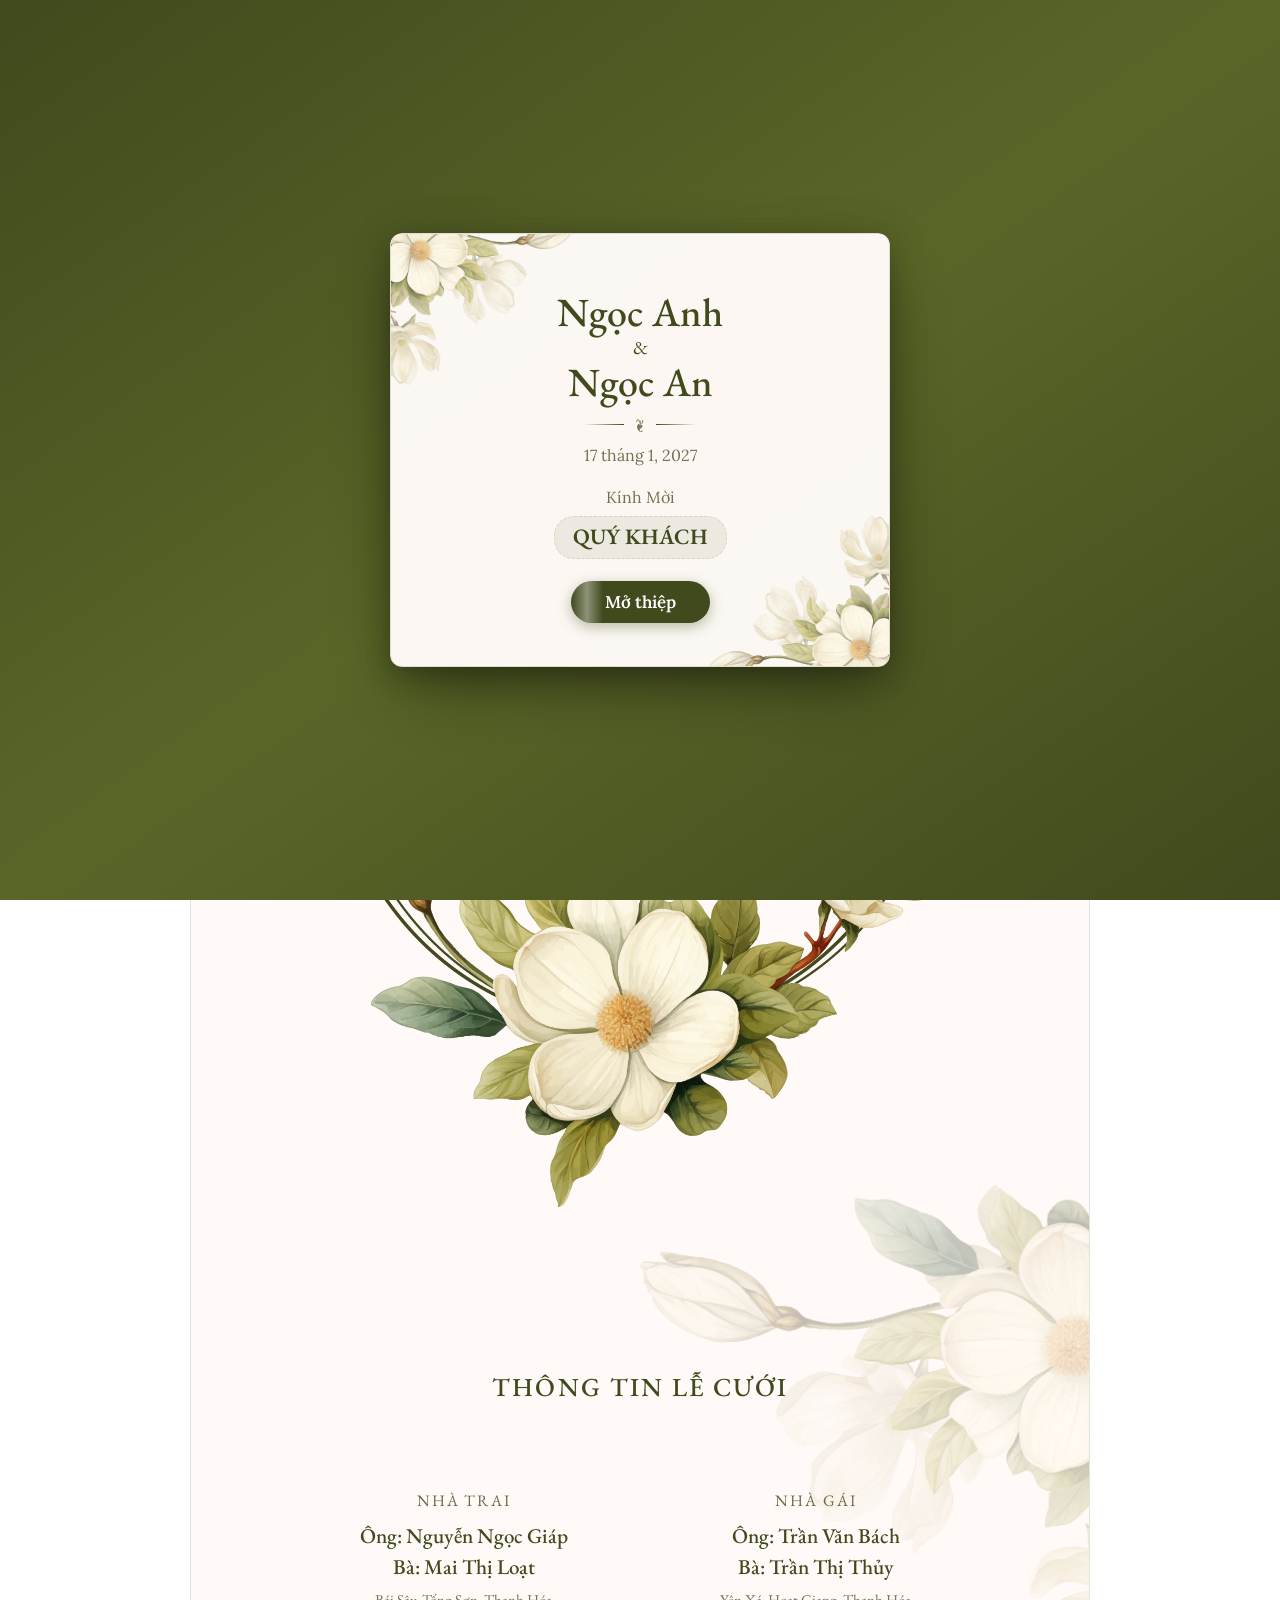
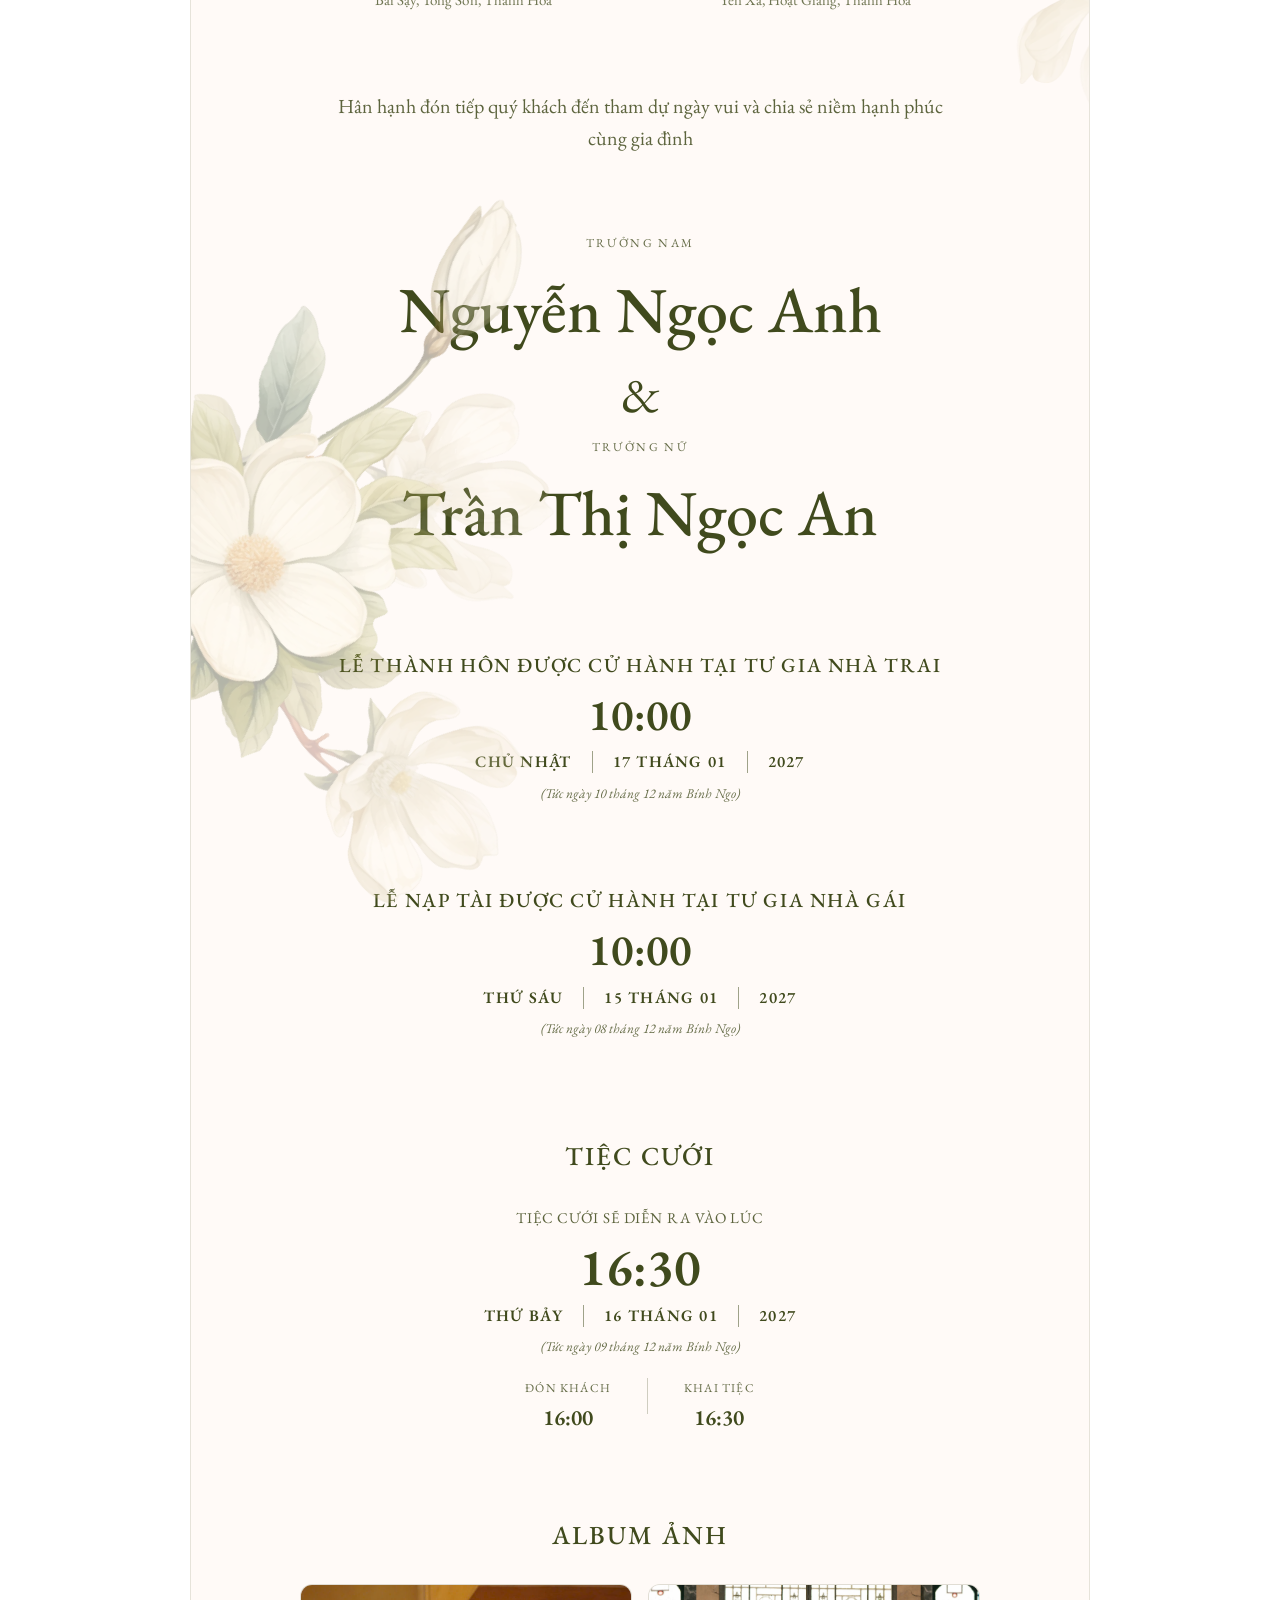
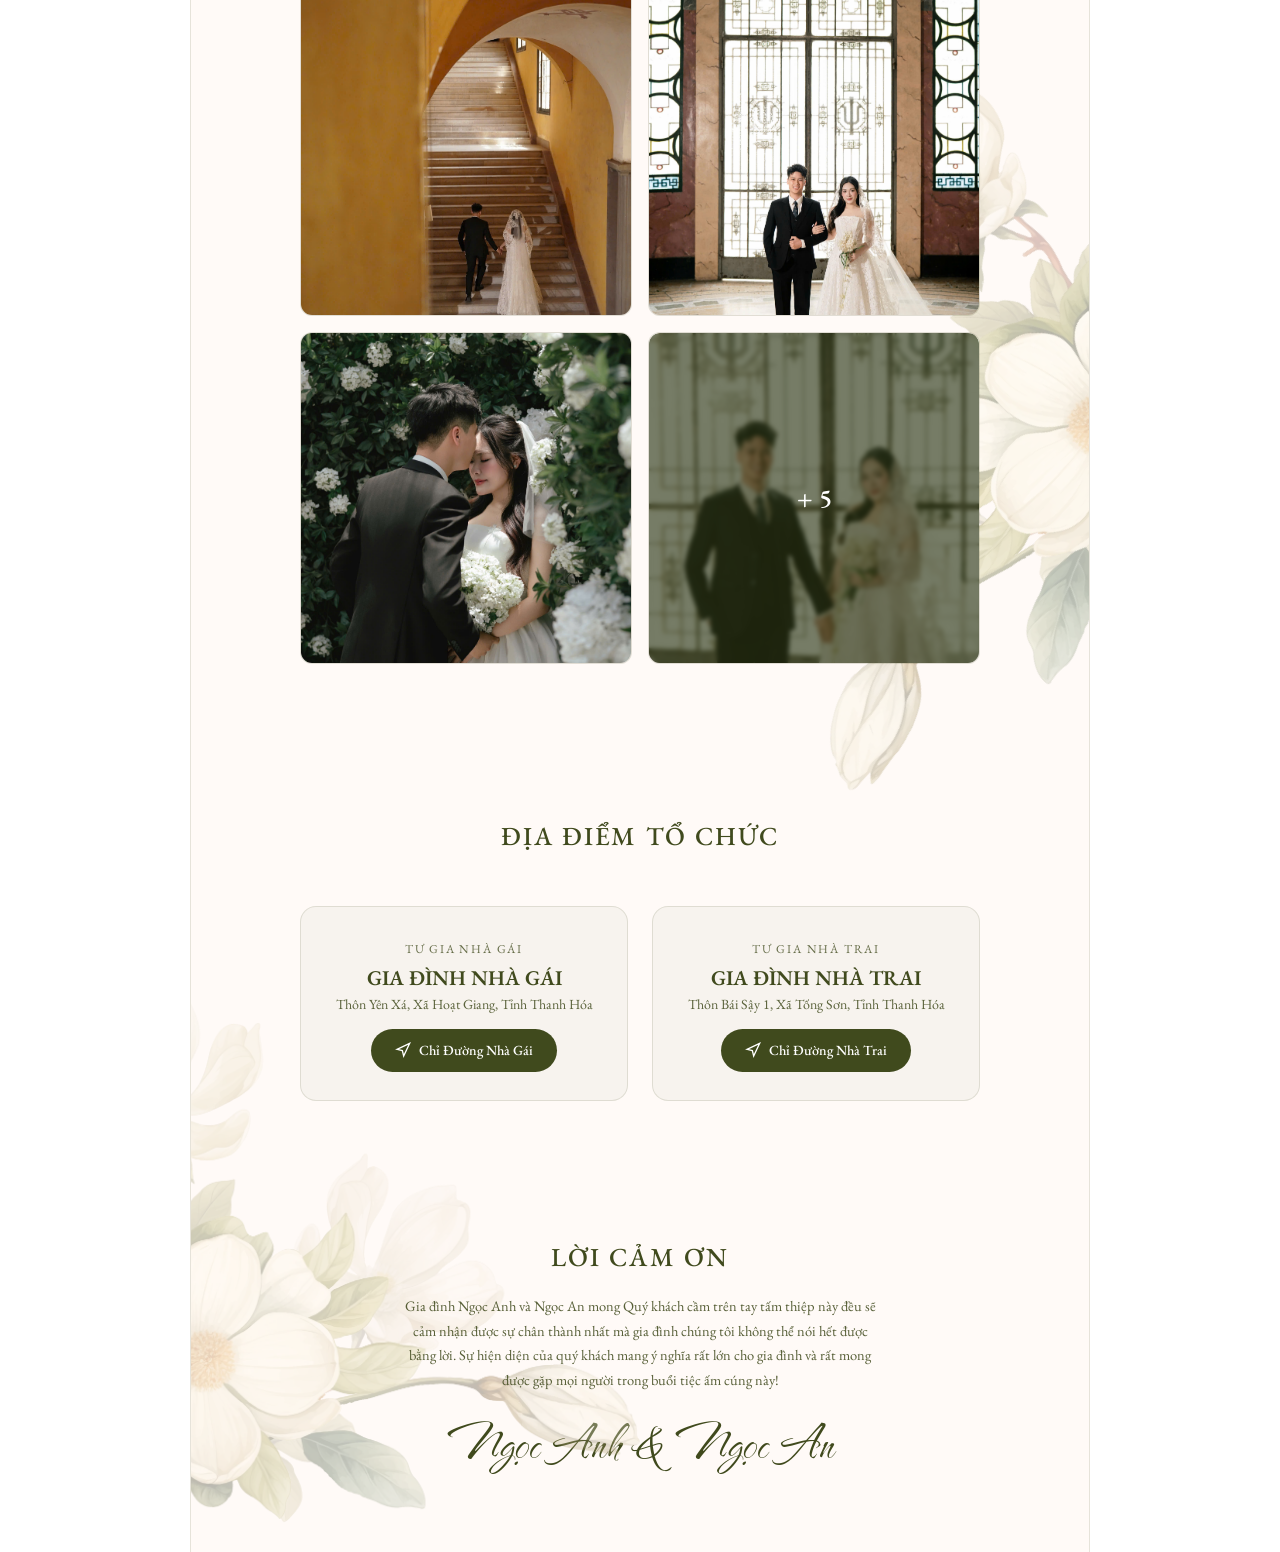
==== mau-thiep-mai-lan-trang/index.html @ 9c1d1d3b "Bo phan trai tim va hoa roi o trang dau mau Mai Lan Trang" ====
<!DOCTYPE html>
<html lang="vi" dir="ltr">

<head>
  <meta charset="UTF-8">
  <meta name="viewport" content="width=device-width, initial-scale=1.0, maximum-scale=5.0">
  <title>Ngọc Anh &amp; Ngọc An - Mẫu Thiệp Mai Lan Trắng Tối Giản Thanh Lịch</title>
  <meta name="description"
    content="Thiệp cưới trực tuyến của Nguyễn Ngọc Anh &amp; Trần Thị Ngọc An - Mẫu Mai Lan Trắng tinh khôi tối giản thanh lịch.">
  <meta name="theme-color" content="#404A1D">

  <!-- Open Graph -->
  <meta property="og:title" content="Ngọc Anh &amp; Ngọc An - Thiệp Cưới Mai Lan Trắng">
  <meta property="og:description"
    content="Kính mời quý khách tới tham dự lễ thành hôn của Nguyễn Ngọc Anh &amp; Trần Thị Ngọc An">
  <meta property="og:image" content="../anh/1.jpg">
  <meta property="og:type" content="website">

  <!-- Google Fonts: 100% Hỗ Trợ Tiếng Việt Đầy Đủ (EB Garamond, Cormorant Garamond, Lora, Montserrat, The Nautigal) -->
  <link rel="preconnect" href="https://fonts.googleapis.com">
  <link rel="preconnect" href="https://fonts.gstatic.com" crossorigin>
  <link
    href="https://fonts.googleapis.com/css2?family=Cormorant+Garamond:ital,wght@0,400;0,500;0,600;0,700;1,400&family=EB+Garamond:ital,wght@0,400;0,500;0,600;0,700;1,400&family=Lora:ital,wght@0,400;0,500;0,600;1,400&family=Montserrat:wght@400;500;600&family=The+Nautigal:wght@400;700&display=swap"
    rel="stylesheet">

  <!-- Main Stylesheet -->
  <link rel="stylesheet" href="css/style.css">
</head>

<body class="locked">

  <!-- Audio Element -->
  <audio id="weddingAudio" loop preload="auto">
    <source src="../anh/wedding-music.mp3" type="audio/mp3">
  </audio>

  <!-- ==========================================================================
       1. ENVELOPE SCREEN (MÀN MỞ PHONG BÌ CHUẨN 100% DEMO CHUNG ĐÔI)
       Background: linear-gradient(to bottom right, #404A1D, #5a6628, #404A1D)
       ========================================================================== -->
  <div class="envelope-screen" id="envelopeScreen">

    <!-- Envelope Center Card Container -->
    <div class="envelope-card-container" id="envelopeCardWrapper">
      <!-- Main Envelope Card -->
      <div class="envelope-main-card">
        <!-- Inner Card Background with Corner Flowers -->
        <div class="envelope-card-bg-wrap" aria-hidden="true">
          <!-- Top Left Corner Flower (Flipped) -->
          <img src="assets/hoa.webp" alt="" class="envelope-corner-hoa-tl">
          <!-- Bottom Right Corner Flower -->
          <img src="assets/hoa.webp" alt="" class="envelope-corner-hoa-br">
        </div>

        <!-- Content Overlay -->
        <div class="envelope-card-content">
          <h1 class="envelope-couple-names">
            <span class="groom groom-name-display">Ngọc Anh</span>
            <span class="amp">&amp;</span>
            <span class="bride bride-name-display">Ngọc An</span>
          </h1>

          <!-- Flourish Divider -->
          <div class="envelope-divider-box">
            <div class="envelope-divider-line left"></div>
            <span class="envelope-divider-glyph">❦</span>
            <div class="envelope-divider-line right"></div>
          </div>

          <!-- Wedding Date -->
          <div class="envelope-wedding-date">
            <span id="envWeddingDate">17 tháng 1, 2027</span>
          </div>

          <!-- Guest Tag Box -->
          <div class="envelope-guest-box">
            <p class="envelope-than-moi" id="envThanMoi">Kính Mời</p>
            <div class="envelope-guest-pill">
              <h2 class="envelope-guest-name" id="envGuestName">QUÝ KHÁCH</h2>
            </div>
          </div>

          <!-- Open Button with Shimmer -->
          <button type="button" class="envelope-open-btn" id="openEnvelopeBtn" aria-label="Mở thiệp cưới">
            <span>Mở thiệp</span>
            <div class="envelope-btn-shine" aria-hidden="true"></div>
          </button>
        </div>
      </div>
    </div>
  </div>

  <!-- ==========================================================================
       2. MAIN INVITATION VIEWPORT & CARD (MAI LAN TRẮNG - JASMINE_WHITE)
       Background of outer page: #FFFFFF
       Card: #FFFAF7, max-width: 900px
       Inner content width: 850px
       ========================================================================== -->
  <main class="main-invitation-viewport" id="mainInvitation">
    <div class="mai-lan-card">

      <!-- Top Center Floating Botanical Decoration -->
      <div class="bg-floating-flower flower-top-center" aria-hidden="true">
        <img src="assets/hoa.webp" alt="">
      </div>

      <!-- ==========================================================================
           HEADER: KHUNG HOA MAI LAN TRẮNG (FLOWER FRAME WITH THE NAUTIGAL FONT)
           ========================================================================== -->
      <header class="mai-lan-header" aria-label="Đầu thiệp cưới">
        <div class="flower-frame-wrapper">
          <!-- Authentic Chung Đôi Flower Frame Image -->
          <img src="assets/khung-hoa.webp" alt="Khung hoa Mai Lan Trắng" class="flower-frame-img">

          <!-- Text Inside the Flower Frame -->
          <div class="flower-frame-text-overlay">
            <div class="frame-subtitle-stacked">
              <span>THE</span>
              <span>WEDDING</span>
              <span>OF</span>
            </div>

            <div class="script-couple-names">
              <span class="groom groom-name-display">Ngọc Anh</span>
              <span class="amp">&amp;</span>
              <span class="bride bride-name-display">Ngọc An</span>
            </div>
          </div>
        </div>
      </header>

      <!-- ==========================================================================
           MAIN CEREMONY SECTION (DEVTOOLS BOX MODEL: 850px CONTENT + 112/24/80/24 PADDING)
           Bundles:
             - THÔNG TIN LỄ CƯỚI
             - Parents Grid
             - Announcement
             - Formal Couple Names
             - Ceremonies
             - Reception Information (Tiệc Cưới)
             - Album Gallery
           ========================================================================== -->
      <section class="ceremony-main-section" aria-label="Thông tin nghi thức & lễ cưới">

        <!-- Floating Botanical Accents Inside Section -->
        <div class="bg-floating-flower flower-section-mid-left" aria-hidden="true">
          <img src="assets/hoa.webp" alt="">
        </div>
        <div class="bg-floating-flower flower-section-top-mid" aria-hidden="true">
          <img src="assets/hoa.webp" alt="">
        </div>
        <div class="bg-floating-flower flower-section-bottom-mid" aria-hidden="true">
          <img src="assets/hoa.webp" alt="">
        </div>

        <!-- 1. Heading: THÔNG TIN LỄ CƯỚI -->
        <h2 class="section-h2-title">THÔNG TIN LỄ CƯỚI</h2>

        <!-- 2. Parents Grid -->
        <div class="parents-two-col">
          <div class="parents-box">
            <p class="parents-box-title">Nhà Trai</p>
            <p class="parents-box-names">Ông: Nguyễn Ngọc Giáp<br>Bà: Mai Thị Loạt</p>
            <p class="parents-box-address">Bái Sậy, Tống Sơn, Thanh Hóa</p>
          </div>

          <div class="parents-box">
            <p class="parents-box-title">Nhà Gái</p>
            <p class="parents-box-names">Ông: Trần Văn Bách<br>Bà: Trần Thị Thủy</p>
            <p class="parents-box-address">Yên Xá, Hoạt Giang, Thanh Hóa</p>
          </div>
        </div>

        <!-- 3. Announcement Text -->
        <div class="ceremony-announcement-text">
          Hân hạnh đón tiếp quý khách đến tham dự ngày vui và chia sẻ niềm hạnh phúc cùng gia đình
        </div>

        <!-- 4. Couple Formal Names -->
        <div class="formal-couple-banner">
          <p class="formal-role-tag">Trưởng Nam</p>
          <h3 class="formal-person-name groom-name-display">Nguyễn Ngọc Anh</h3>
          <div class="formal-amp">&amp;</div>
          <p class="formal-role-tag">Trưởng Nữ</p>
          <h3 class="formal-person-name bride-name-display">Trần Thị Ngọc An</h3>
        </div>

        <!-- 5. Ceremonies List -->
        <div class="ceremonies-flow-wrap">
          <!-- Ceremony 1: Lễ Thành Hôn -->
          <div class="ceremony-detail-card">
            <p class="ceremony-card-header">LỄ THÀNH HÔN ĐƯỢC CỬ HÀNH TẠI TƯ GIA NHÀ TRAI</p>
            <div class="ceremony-card-time">10:00</div>
            <div class="ceremony-date-row">
              <span>CHỦ NHẬT</span>
              <div class="ceremony-v-divider"></div>
              <span>17 THÁNG 01</span>
              <div class="ceremony-v-divider"></div>
              <span>2027</span>
            </div>
            <p class="ceremony-lunar-txt">(Tức ngày 10 tháng 12 năm Bính Ngọ)</p>
          </div>

          <!-- Ceremony 2: Lễ Nạp Tài (Vu Quy) -->
          <div class="ceremony-detail-card">
            <p class="ceremony-card-header">LỄ NẠP TÀI ĐƯỢC CỬ HÀNH TẠI TƯ GIA NHÀ GÁI</p>
            <div class="ceremony-card-time">10:00</div>
            <div class="ceremony-date-row">
              <span>THỨ SÁU</span>
              <div class="ceremony-v-divider"></div>
              <span>15 THÁNG 01</span>
              <div class="ceremony-v-divider"></div>
              <span>2027</span>
            </div>
            <p class="ceremony-lunar-txt">(Tức ngày 08 tháng 12 năm Bính Ngọ)</p>
          </div>
        </div>

        <!-- 6. Thông Tin Tiệc Cưới (Reception Information) -->
        <div class="reception-block-container">
          <h2 class="section-h2-title">TIỆC CƯỚI</h2>
          <div class="reception-info-box">
            <p class="reception-intro-sub">Tiệc cưới sẽ diễn ra vào lúc</p>
            <div class="reception-hero-time">16:30</div>

            <div class="ceremony-date-row">
              <span>THỨ BẢY</span>
              <div class="ceremony-v-divider"></div>
              <span>16 THÁNG 01</span>
              <div class="ceremony-v-divider"></div>
              <span>2027</span>
            </div>
            <p class="ceremony-lunar-txt">(Tức ngày 09 tháng 12 năm Bính Ngọ)</p>

            <div style="display:flex;justify-content:center;gap:36px;margin:16px 0 0">
              <div>
                <span style="font-size:12px;text-transform:uppercase;letter-spacing:0.1em;opacity:0.8">Đón khách</span>
                <div style="font-size:22px;font-weight:600">16:00</div>
              </div>
              <div style="width:1px;height:36px;background:rgba(64,74,29,0.25);margin-top:4px"></div>
              <div>
                <span style="font-size:12px;text-transform:uppercase;letter-spacing:0.1em;opacity:0.8">Khai tiệc</span>
                <div style="font-size:22px;font-weight:600">16:30</div>
              </div>
            </div>
          </div>
        </div>

        <!-- 7. Album Ảnh Cưới (Cards Grid Aspect-Square) -->
        <div class="gallery-block-container">
          <h2 class="section-h2-title">ALBUM ẢNH</h2>
          <div class="gallery-cards-grid">
            <div class="gallery-card-item" data-index="0">
              <img src="../anh/1.jpg" alt="Ảnh cưới 1" loading="lazy">
            </div>
            <div class="gallery-card-item" data-index="1">
              <img src="../anh/2.jpg" alt="Ảnh cưới 2" loading="lazy">
            </div>
            <div class="gallery-card-item" data-index="2">
              <img src="../anh/3.jpg" alt="Ảnh cưới 3" loading="lazy">
            </div>
            <div class="gallery-card-item" data-index="3">
              <img src="../anh/4.jpg" alt="Ảnh cưới 4" loading="lazy">
              <div class="gallery-more-overlay">+ 5</div>
            </div>
          </div>
        </div>

      </section>

      <!-- ==========================================================================
           SECTION 2: ĐỊA ĐIỂM TỔ CHỨC (VENUES & DIRECTIONS - NHÀ TRAI & NHÀ GÁI)
           ========================================================================== -->
      <section class="mai-lan-section venue-section-wrap" aria-label="Địa điểm tổ chức">
        <h2 class="section-h2-title">ĐỊA ĐIỂM TỔ CHỨC</h2>

        <div class="venues-grid-two-col">
          <!-- Nhà Gái -->
          <div class="venue-card-item">
            <div>
              <span class="venue-tag-role">Tư gia Nhà Gái</span>
              <h3 class="venue-place-name">Gia Đình Nhà Gái</h3>
              <p class="venue-full-address">Thôn Yên Xá, Xã Hoạt Giang, Tỉnh Thanh Hóa</p>
            </div>
            <a href="https://maps.app.goo.gl/sp2fcYJJ2hT5y99A6" target="_blank" rel="noopener noreferrer"
              class="btn-map-guide">
              <svg viewBox="0 0 24 24" fill="none" stroke="currentColor" stroke-width="2">
                <polygon points="3 11 22 2 13 21 11 13 3 11"></polygon>
              </svg>
              <span>Chỉ Đường Nhà Gái</span>
            </a>
          </div>

          <!-- Nhà Trai -->
          <div class="venue-card-item">
            <div>
              <span class="venue-tag-role">Tư gia Nhà Trai</span>
              <h3 class="venue-place-name">Gia Đình Nhà Trai</h3>
              <p class="venue-full-address">Thôn Bái Sậy 1, Xã Tống Sơn, Tỉnh Thanh Hóa</p>
            </div>
            <a href="https://maps.app.goo.gl/DA5znfEUQYwHzxzm7" target="_blank" rel="noopener noreferrer"
              class="btn-map-guide">
              <svg viewBox="0 0 24 24" fill="none" stroke="currentColor" stroke-width="2">
                <polygon points="3 11 22 2 13 21 11 13 3 11"></polygon>
              </svg>
              <span>Chỉ Đường Nhà Trai</span>
            </a>
          </div>
        </div>
      </section>

      <!-- ==========================================================================
           FOOTER: LỜI CẢM ƠN (CHUNG ĐÔI SIGNATURE)
           ========================================================================== -->
      <footer class="mai-lan-footer" aria-label="Lời cảm ơn">
        <!-- Bottom Flower Decoration -->
        <div class="bg-floating-flower flower-bottom-center" aria-hidden="true">
          <img src="assets/hoa.webp" alt="">
        </div>

        <h2 class="section-h2-title" style="margin-bottom:16px">LỜI CẢM ƠN</h2>
        <p class="footer-thank-text">
          Gia đình Ngọc Anh và Ngọc An mong Quý khách cầm trên tay tấm thiệp này đều sẽ cảm nhận được sự chân thành nhất
          mà gia đình chúng tôi không thể nói hết được bằng lời. Sự hiện diện của quý khách mang ý nghĩa rất lớn cho gia
          đình và rất mong được gặp mọi người trong buổi tiệc ấm cúng này!
        </p>
        <p class="footer-couple-script groom-name-display bride-name-display">Ngọc Anh &amp; Ngọc An</p>
      </footer>

    </div>
  </main>

  <!-- Floating Music Toggle Disc -->
  <button class="floating-music-disc" id="musicToggleBtn" aria-label="Bật hoặc tắt nhạc nền" title="Bật/Tắt nhạc nền">
    <svg viewBox="0 0 24 24" fill="currentColor">
      <path d="M12 3v10.55c-.59-.34-1.27-.55-2-.55-2.21 0-4 1.79-4 4s1.79 4 4 4 4-1.79 4-4V7h4V3h-6z" />
    </svg>
  </button>

  <!-- ==========================================================================
       MODALS: LIGHTBOX GALLERY
       ========================================================================== -->

  <!-- Lightbox Modal -->
  <div class="lightbox-full-view" id="lightboxModal" role="dialog" aria-modal="true">
    <button class="lightbox-close-cross" id="closeLightboxBtn" aria-label="Đóng">&times;</button>
    <button class="lightbox-nav-arrow prev" id="prevLightboxBtn" aria-label="Ảnh trước">&#10094;</button>
    <button class="lightbox-nav-arrow next" id="nextLightboxBtn" aria-label="Ảnh sau">&#10095;</button>

    <div class="lightbox-content-wrap">
      <img src="../anh/1.jpg" alt="Ảnh cưới phóng to" class="lightbox-main-img" id="lightboxActiveImg">
      <div style="text-align:center;color:#ffffff;font-size:13px;margin-top:8px" id="lightboxCounter">1 / 9</div>
    </div>
  </div>

  <!-- Main Interaction Script -->
  <script src="js/main.js"></script>
</body>

</html>
---- mau-thiep-mai-lan-trang/css/style.css ----
/* ==========================================================================
   MẪU THIỆP MAI LAN TRẮNG - THIỆP CƯỚI TỐI GIẢN THANH LỊCH (CHUNG ĐÔI DEMO)
   Theme: moclan-white (jasmine_white)
   Palette: 
     - Primary Olive: #404A1D
     - Olive Light: #5a6628
     - Olive Dark: #2c3514
     - Cream Background: #FFFAF7
     - Outer Page Background: #FFFFFF (Pure White)
   Typography:
     - Header / Script Names: "The Nautigal", cursive
     - Formal Names: "EB Garamond", Georgia, serif
     - Headings & Titles: "EB Garamond", Georgia, serif
     - Body & Dates: "Lora", Georgia, serif & "Montserrat", sans-serif
   DevTools Box Model:
     - Card Container Max-Width: 900px (md:max-w-[900px])
     - Main Section Padding: 112px 24px 80px 24px (pt-28 pb-20 px-6)
     - Inner Content Width: 850px (900px - 2px border - 48px padding = 850px)
   ========================================================================== */

/* ==========================================================================
   LOCAL FONT FACES (AUTHENTIC CHUNG ĐÔI WITH 100% VIETNAMESE SUPPORT)
   ========================================================================== */
@font-face {
  font-family: 'The Nautigal';
  src: url('../assets/fonts/TheNautigal-Regular.ttf') format('truetype');
  font-weight: 400;
  font-style: normal;
  font-display: swap;
}

@font-face {
  font-family: 'The Nautigal';
  src: url('../assets/fonts/TheNautigal-Bold.ttf') format('truetype');
  font-weight: 700;
  font-style: normal;
  font-display: swap;
}

@font-face {
  font-family: 'EB Garamond';
  src: url('../assets/fonts/EBGaramond-Variable.ttf') format('truetype-variations');
  font-weight: 400 800;
  font-style: normal;
  font-display: swap;
}

@font-face {
  font-family: 'Lora';
  src: url('../assets/fonts/Lora-Regular.ttf') format('truetype');
  font-weight: 100 900;
  font-style: normal;
  font-display: swap;
}

:root {
  --primary-olive: #404A1D;
  --primary-olive-light: #5a6628;
  --primary-olive-dark: #2c3514;
  --bg-cream: #FFFAF7;
  --bg-card: rgba(255, 250, 247, 0.98);
  --bg-olive-tint: rgba(64, 74, 29, 0.04);
  --bg-olive-box: rgba(64, 74, 29, 0.08);
  --border-olive-soft: rgba(64, 74, 29, 0.13);
  --border-olive-med: rgba(64, 74, 29, 0.25);
  --text-primary: #404A1D;
  --text-secondary: rgba(64, 74, 29, 0.75);
  --font-script: 'The Nautigal', cursive;
  --font-garamond: 'EB Garamond', 'Cormorant Garamond', Georgia, 'Times New Roman', serif;
  --font-baskerville: 'EB Garamond', 'Lora', Georgia, 'Times New Roman', serif;
  --font-lora: 'Lora', 'EB Garamond', Georgia, 'Times New Roman', serif;
  --font-sans: 'Montserrat', system-ui, -apple-system, sans-serif;
  --max-w: 900px; /* Chuẩn 900px của Chung Đôi */
}

*, *::before, *::after {
  box-sizing: border-box;
  margin: 0;
  padding: 0;
}

html {
  scroll-behavior: smooth;
  font-size: 16px;
  background-color: #FFFFFF !important;
}

body {
  font-family: var(--font-baskerville);
  background-color: #FFFFFF !important;
  color: var(--text-primary);
  line-height: 1.6;
  overflow-x: hidden;
  -webkit-font-smoothing: antialiased;
}

body.locked {
  overflow: hidden;
  height: 100vh;
}

/* ==========================================================================
   1. MÀN MỞ PHONG BÌ (ENVELOPE SCREEN - CHUẨN 100% DEMO CHUNG ĐÔI)
   Background: linear-gradient(to bottom right, #404A1D, #5a6628, #404A1D)
   ========================================================================== */
.envelope-screen {
  position: fixed;
  inset: 0;
  z-index: 9999;
  background: linear-gradient(to bottom right, #404A1D, #5a6628, #404A1D);
  display: flex;
  align-items: center;
  justify-content: center;
  overflow: hidden;
  padding: 16px;
  transition: opacity 0.8s cubic-bezier(0.7, 0, 0.3, 1), 
              visibility 0.8s cubic-bezier(0.7, 0, 0.3, 1),
              transform 0.8s cubic-bezier(0.7, 0, 0.3, 1);
}

.envelope-screen.opened {
  opacity: 0;
  visibility: hidden;
  transform: scale(1.05);
  pointer-events: none;
}

/* Ambient Falling Petals (🌸 Particles with sway) */
.ambient-petals-layer {
  position: absolute;
  inset: 0;
  pointer-events: none;
  overflow: hidden;
  z-index: 1;
}

.ambient-falling-particle {
  position: absolute;
  top: -30px;
  pointer-events: none;
  opacity: 0.8;
  animation: ambient-fall linear infinite;
  transform-origin: center;
  user-select: none;
}

@keyframes ambient-fall {
  0% {
    transform: translateY(0) translateX(0) rotate(0deg);
    opacity: 0;
  }
  15% {
    opacity: 0.85;
  }
  85% {
    opacity: 0.8;
  }
  100% {
    transform: translateY(115vh) translateX(var(--sway, 20px)) rotate(360deg);
    opacity: 0;
  }
}

/* Envelope Card Container */
.envelope-card-container {
  position: relative;
  z-index: 10;
  width: 100%;
  max-width: 360px;
  cursor: pointer;
}

@media (min-width: 640px) {
  .envelope-card-container {
    max-width: 500px;
  }
}

/* Wax Seal Pin on Top of Envelope */
.envelope-wax-seal {
  position: absolute;
  top: 50px;
  left: 50%;
  width: 58px;
  height: 58px;
  transform: translate(-50%, -50%);
  background: radial-gradient(circle at 30% 30%, #404A1D, rgb(34, 44, 0));
  box-shadow: 0 4px 20px rgba(64, 74, 29, 0.5), inset 0 2px 4px rgba(255, 255, 255, 0.3);
  border-radius: 50%;
  display: flex;
  align-items: center;
  justify-content: center;
  z-index: 30;
  animation: seal-pulse 2s ease-in-out infinite;
}

.envelope-wax-seal svg {
  width: 28px;
  height: 28px;
  color: #e8ede0;
}

@keyframes seal-pulse {
  0%, 100% {
    transform: translate(-50%, -50%) scale(1);
    box-shadow: 0 4px 20px rgba(64, 74, 29, 0.5), inset 0 2px 4px rgba(255, 255, 255, 0.3);
  }
  50% {
    transform: translate(-50%, -50%) scale(1.06);
    box-shadow: 0 6px 26px rgba(64, 74, 29, 0.65), inset 0 2px 5px rgba(255, 255, 255, 0.4);
  }
}

/* Envelope Card Body */
.envelope-main-card {
  position: relative;
  border-radius: 12px;
  box-shadow: 
    0 25px 60px -12px rgba(0, 0, 0, 0.45),
    0 8px 24px rgba(0, 0, 0, 0.2),
    0 0 40px rgba(64, 74, 29, 0.15);
  transition: transform 0.35s ease, box-shadow 0.35s ease;
  overflow: hidden;
}

.envelope-main-card:hover {
  transform: translateY(-4px);
  box-shadow: 
    0 32px 70px -12px rgba(0, 0, 0, 0.5),
    0 12px 30px rgba(0, 0, 0, 0.25),
    0 0 50px rgba(64, 74, 29, 0.25);
}

.envelope-card-bg-wrap {
  position: absolute;
  inset: 0;
  border-radius: 12px;
  background: var(--bg-card);
  border: 1px solid rgba(64, 74, 29, 0.15);
  overflow: hidden;
}

/* Corner Flowers on Envelope Card */
.envelope-corner-hoa-tl {
  position: absolute;
  pointer-events: none;
  width: 42%;
  top: -6%;
  left: -5%;
  opacity: 0.7;
  transform: scaleX(-1) scaleY(-1);
}

.envelope-corner-hoa-br {
  position: absolute;
  pointer-events: none;
  width: 42%;
  bottom: -6%;
  right: -5%;
  opacity: 0.7;
}

@media (min-width: 768px) {
  .envelope-corner-hoa-tl {
    top: -12%;
    left: -5%;
  }
  .envelope-corner-hoa-br {
    bottom: -12%;
    right: -5%;
  }
}

/* Card Content Inside Envelope */
.envelope-card-content {
  position: relative;
  z-index: 10;
  text-align: center;
  padding: 56px 24px 44px;
}

.envelope-couple-names {
  color: var(--primary-olive);
  font-family: var(--font-garamond);
  margin-bottom: 8px;
  display: flex;
  flex-direction: column;
  align-items: center;
  line-height: 1.15;
  font-size: 32px;
}

@media (min-width: 640px) {
  .envelope-couple-names {
    font-size: 40px;
  }
}

.envelope-couple-names span.groom,
.envelope-couple-names span.bride {
  display: block;
  width: 100%;
  font-weight: 500;
}

.envelope-couple-names span.amp {
  font-family: var(--font-baskerville);
  display: block;
  width: 100%;
  font-size: 20px;
  line-height: 1;
  margin: 2px 0;
  font-weight: 400;
}

/* Divider with Flourish */
.envelope-divider-box {
  display: flex;
  align-items: center;
  justify-content: center;
  gap: 12px;
  margin-bottom: 8px;
}

.envelope-divider-line {
  width: 40px;
  height: 1px;
}

.envelope-divider-line.left {
  background: linear-gradient(to right, transparent, var(--primary-olive));
}

.envelope-divider-line.right {
  background: linear-gradient(to left, transparent, var(--primary-olive));
}

.envelope-divider-glyph {
  color: var(--primary-olive);
  opacity: 0.7;
  font-size: 14px;
}

.envelope-wedding-date {
  color: var(--text-secondary);
  font-family: var(--font-lora);
  font-size: 16px;
  margin-bottom: 16px;
}

/* Guest Tag Box */
.envelope-guest-box {
  margin-bottom: 22px;
}

.envelope-than-moi {
  color: var(--text-secondary);
  font-family: var(--font-lora);
  font-size: 16px;
  font-weight: 400;
  margin-bottom: 6px;
}

.envelope-guest-pill {
  display: inline-block;
  background: var(--bg-olive-box);
  border-radius: 20px;
  padding: 6px 18px;
  border: 1px dashed var(--border-olive-soft);
}

.envelope-guest-name {
  color: var(--primary-olive);
  font-family: var(--font-garamond);
  font-size: 22px;
  font-weight: 600;
  margin: 0;
  line-height: 1.3;
}

/* Open Button */
.envelope-open-btn {
  background-color: var(--primary-olive);
  color: #FFFFFF;
  box-shadow: 0 4px 14px rgba(64, 74, 29, 0.35);
  font-family: var(--font-lora);
  position: relative;
  padding: 10px 34px;
  font-size: 17px;
  font-weight: 600;
  border-radius: 9999px;
  border: none;
  cursor: pointer;
  display: inline-flex;
  align-items: center;
  justify-content: center;
  margin: 0 auto;
  overflow: hidden;
  transition: transform 0.2s ease, box-shadow 0.2s ease;
}

.envelope-open-btn:hover {
  transform: translateY(-2px);
  box-shadow: 0 8px 22px rgba(64, 74, 29, 0.45);
}

.envelope-btn-shine {
  position: absolute;
  top: 0;
  left: 0;
  height: 100%;
  width: 32px;
  background: linear-gradient(90deg, transparent, rgba(255, 255, 255, 0.4), transparent);
  animation: shine 3s ease-in-out infinite;
  pointer-events: none;
}

@keyframes shine {
  0% { transform: translateX(-100%); }
  40%, 100% { transform: translateX(450%); }
}

/* ==========================================================================
   2. MAIN INVITATION VIEWPORT & CARD
   Background: #FFFFFF (Pure White)
   Card: #FFFAF7, max-width: 900px (md:max-w-[900px])
   Inner content width: 850px (after 1px borders & 24px padding)
   ========================================================================== */
.main-invitation-viewport {
  width: 100%;
  min-height: 100vh;
  display: flex;
  justify-content: center;
  background-color: #FFFFFF !important;
  padding: 0;
  overflow-x: hidden;
}

.mai-lan-card {
  position: relative;
  width: 100%;
  max-width: var(--max-w);
  background-color: var(--bg-cream);
  color: var(--primary-olive);
  min-height: 100vh;
  overflow: hidden;
  margin: 0 auto;
}

@media (min-width: 768px) {
  .mai-lan-card {
    border-left: 1px solid var(--border-olive-soft);
    border-right: 1px solid var(--border-olive-soft);
  }
}

/* Background floating botanical decorations (Chung Đôi Signature) */
.bg-floating-flower {
  position: absolute;
  pointer-events: none;
  z-index: 0;
  user-select: none;
  width: 260px;
}

@media (min-width: 768px) {
  .bg-floating-flower {
    width: 520px;
  }
}

@media (min-width: 1024px) {
  .bg-floating-flower {
    width: 585px;
  }
}

.bg-floating-flower img {
  width: 100%;
  height: auto;
  display: block;
}

/* Flower positions matching Chung Đôi */
.flower-top-center {
  top: 0;
  right: 50%;
  overflow: hidden;
}

.flower-top-center img {
  opacity: 0.3;
  transform: scaleX(-1) scaleY(-1);
}

.flower-section-mid-left {
  top: 22%;
  right: 42%;
}

.flower-section-mid-left img {
  opacity: 0.35;
  transform: scaleX(-1) scaleY(-1) rotate(-45deg);
}

.flower-section-top-mid {
  top: -50px;
  left: 50%;
  overflow: hidden;
}

@media (min-width: 768px) {
  .flower-section-top-mid {
    top: -100px;
  }
}

.flower-section-top-mid img {
  opacity: 0.3;
  transform: scaleY(-1);
}

.flower-section-bottom-mid {
  bottom: 0;
  left: 50%;
}

.flower-section-bottom-mid img {
  opacity: 0.35;
  transform: rotate(-45deg);
}

.flower-bottom-center {
  bottom: 0;
  right: 50%;
  overflow: hidden;
}

.flower-bottom-center img {
  opacity: 0.3;
  transform: scaleX(-1);
}

/* ==========================================================================
   3. HEADER: KHUNG HOA MAI LAN TRẮNG (FLOWER FRAME WITH THE NAUTIGAL FONT)
   Arch frame takes up 70% width, script names in The Nautigal
   ========================================================================== */
.mai-lan-header {
  position: relative;
  width: 100%;
  display: flex;
  justify-content: center;
  padding-top: 64px;
  padding-bottom: 32px;
  z-index: 5;
}

@media (min-width: 768px) {
  .mai-lan-header {
    padding-top: 96px;
    padding-bottom: 48px;
  }
}

.flower-frame-wrapper {
  position: relative;
  width: 70%;
  margin-left: 2vw;
}

@media (min-width: 768px) {
  .flower-frame-wrapper {
    margin-left: 1vw;
  }
}

.flower-frame-img {
  width: 100%;
  height: auto;
  display: block;
}

.flower-frame-text-overlay {
  position: absolute;
  left: 0;
  right: 0;
  top: 12%;
  display: flex;
  flex-direction: column;
  align-items: center;
  text-align: center;
  width: 100%;
  transform: translateX(-2vw);
  color: var(--primary-olive);
}

@media (min-width: 768px) {
  .flower-frame-text-overlay {
    transform: translateX(-1vw);
  }
}

.frame-subtitle-stacked {
  display: flex;
  flex-direction: column;
  align-items: center;
  font-family: var(--font-baskerville);
  font-size: clamp(9px, 2.4vw, 15px);
  letter-spacing: 0.25em;
  line-height: 1.6;
  color: var(--primary-olive);
  opacity: 0.75;
  text-transform: uppercase;
  transform: translateY(-35px);
}

@media (min-width: 768px) {
  .frame-subtitle-stacked {
    transform: translateY(-40px);
  }
}

.script-couple-names {
  font-family: var(--font-script);
  display: flex;
  flex-direction: column;
  align-items: center;
  width: 100%;
  color: var(--primary-olive);
  margin-top: 4%;
  transform: translateY(-35px);
}

@media (min-width: 768px) {
  .script-couple-names {
    transform: translateY(-40px);
  }
}

.script-couple-names span.groom,
.script-couple-names span.bride {
  font-size: clamp(58px, 9vw, 120px);
  white-space: nowrap;
  font-weight: 400;
  display: block;
  line-height: 1.45;
}

.script-couple-names span.amp {
  font-size: clamp(42px, 6.5vw, 86px);
  line-height: 1.3;
  margin: 0;
  font-weight: 400;
}

/* ==========================================================================
   4. CEREMONY MAIN SECTION: DEVTOOLS BOX MODEL (850px x 2728px, 112 24 80 24)
   This section bundles:
     - Title: THÔNG TIN LỄ CƯỚI
     - Parents Grid
     - Announcement text
     - Formal Couple Names
     - Ceremonies list
     - Album Gallery
     - Reception & Countdown
     - RSVP Button
   ========================================================================== */
.ceremony-main-section {
  position: relative;
  display: flex;
  flex-direction: column;
  gap: 64px;
  padding: 80px 12px 56px 12px;
  z-index: 10;
  margin: 0;
  border: 0;
  width: 100%;
}

@media (min-width: 768px) {
  .ceremony-main-section {
    padding: 112px 24px 80px 24px; /* Chuẩn 112px top, 80px bottom, 24px left/right */
    gap: 80px;
  }
}

.section-h2-title {
  text-transform: uppercase;
  font-weight: 500;
  font-size: 21px;
  text-align: center;
  letter-spacing: 0.08em;
  color: var(--primary-olive);
  font-family: var(--font-garamond);
}

@media (min-width: 768px) {
  .section-h2-title {
    font-size: 26px;
  }
}

/* Parents Grid */
.parents-two-col {
  display: grid;
  grid-template-columns: 1fr 1fr;
  gap: 16px;
  text-align: center;
  font-family: var(--font-baskerville);
  color: var(--primary-olive);
  max-width: 680px;
  margin: 0 auto;
  width: 100%;
}

@media (min-width: 768px) {
  .parents-two-col {
    gap: 24px;
  }
}

.parents-box-title {
  font-size: 13px;
  letter-spacing: 0.12em;
  text-transform: uppercase;
  opacity: 0.8;
  margin-bottom: 6px;
}

@media (min-width: 768px) {
  .parents-box-title {
    font-size: 16px;
  }
}

.parents-box-names {
  font-size: 15px;
  font-weight: 500;
  line-height: 1.5;
}

@media (min-width: 768px) {
  .parents-box-names {
    font-size: 21px;
  }
}

.parents-box-address {
  font-size: 11px;
  opacity: 0.75;
  margin-top: 6px;
  line-height: 1.45;
  width: 90%;
  margin-left: auto;
  margin-right: auto;
}

@media (min-width: 768px) {
  .parents-box-address {
    font-size: 15px;
    width: 80%;
  }
}

/* Announcement Text */
.ceremony-announcement-text {
  text-align: center;
  font-family: var(--font-baskerville);
  font-size: 16px;
  color: var(--primary-olive);
  opacity: 0.85;
  line-height: 1.6;
  max-width: 620px;
  margin: 0 auto;
}

@media (min-width: 768px) {
  .ceremony-announcement-text {
    font-size: 20px;
  }
}

/* Couple Formal Names Banner */
.formal-couple-banner {
  text-align: center;
  display: flex;
  flex-direction: column;
  align-items: center;
  gap: 12px;
  width: 100%;
}

@media (min-width: 768px) {
  .formal-couple-banner {
    gap: 16px;
  }
}

.formal-role-tag {
  font-family: var(--font-baskerville);
  font-size: 12px;
  letter-spacing: 0.2em;
  text-transform: uppercase;
  opacity: 0.8;
}

.formal-person-name {
  font-family: var(--font-garamond);
  font-size: clamp(38px, 6vw, 64px);
  font-weight: 500;
  color: var(--primary-olive);
  line-height: 1.25;
}

.formal-amp {
  font-family: var(--font-baskerville);
  font-size: 42px;
  color: var(--primary-olive);
  line-height: 1;
  margin: 2px 0;
}

@media (min-width: 768px) {
  .formal-amp {
    font-size: 52px;
  }
}

/* Ceremonies Flow */
.ceremonies-flow-wrap {
  display: flex;
  flex-direction: column;
  gap: 48px;
  width: 100%;
}

.ceremony-detail-card {
  text-align: center;
  font-family: var(--font-baskerville);
  color: var(--primary-olive);
  padding: 16px 12px;
  max-width: 680px;
  margin: 0 auto;
  width: 100%;
}

.ceremony-card-header {
  font-family: var(--font-garamond);
  font-size: 16px;
  letter-spacing: 0.08em;
  text-transform: uppercase;
  font-weight: 500;
  margin-bottom: 8px;
}

@media (min-width: 768px) {
  .ceremony-card-header {
    font-size: 20px;
  }
}

.ceremony-card-time {
  font-size: 38px;
  font-weight: 600;
  line-height: 1.1;
  margin: 10px 0;
}

@media (min-width: 768px) {
  .ceremony-card-time {
    font-size: 44px;
  }
}

.ceremony-date-row {
  display: flex;
  align-items: center;
  justify-content: center;
  gap: 16px;
  font-size: 14px;
  font-weight: 600;
  letter-spacing: 0.08em;
  text-transform: uppercase;
}

@media (min-width: 768px) {
  .ceremony-date-row {
    font-size: 16px;
    gap: 20px;
  }
}

.ceremony-v-divider {
  width: 1px;
  height: 22px;
  background-color: var(--primary-olive);
  opacity: 0.5;
}

.ceremony-lunar-txt {
  font-size: 13.5px;
  font-style: italic;
  opacity: 0.8;
  margin-top: 8px;
}

.btn-calendar-link {
  display: inline-block;
  margin-top: 14px;
  font-size: 13.5px;
  letter-spacing: 0.08em;
  text-decoration: underline;
  text-underline-offset: 4px;
  color: var(--primary-olive);
  cursor: pointer;
  transition: opacity 0.2s ease;
}

.btn-calendar-link:hover {
  opacity: 0.7;
}

/* Gallery Block Container */
.gallery-block-container {
  display: flex;
  flex-direction: column;
  align-items: center;
  gap: 28px;
  width: 100%;
  position: relative;
  z-index: 10;
}

.gallery-cards-grid {
  display: grid;
  grid-template-columns: repeat(2, 1fr);
  gap: 12px;
  width: 100%;
  max-width: 680px;
  margin: 0 auto;
}

@media (min-width: 768px) {
  .gallery-cards-grid {
    gap: 16px;
  }
}

.gallery-card-item {
  position: relative;
  aspect-ratio: 1 / 1;
  cursor: pointer;
  overflow: hidden;
  border-radius: 12px;
  border: 1px solid var(--border-olive-soft);
  background-color: rgba(64, 74, 29, 0.03);
  transition: transform 0.3s ease, box-shadow 0.3s ease;
}

.gallery-card-item:hover {
  transform: scale(1.02);
  box-shadow: 0 8px 20px rgba(64, 74, 29, 0.15);
}

.gallery-card-item img {
  width: 100%;
  height: 100%;
  object-fit: cover;
  display: block;
  transition: transform 0.6s ease;
}

.gallery-card-item:hover img {
  transform: scale(1.06);
}

.gallery-more-overlay {
  position: absolute;
  inset: 0;
  background: rgba(45, 54, 20, 0.65);
  display: flex;
  align-items: center;
  justify-content: center;
  color: #FFFFFF;
  font-family: var(--font-baskerville);
  font-size: 26px;
  font-weight: 600;
  backdrop-filter: blur(2px);
}

/* Reception Block Container */
.reception-block-container {
  display: flex;
  flex-direction: column;
  align-items: center;
  gap: 28px;
  width: 100%;
}

.reception-info-box {
  text-align: center;
  font-family: var(--font-baskerville);
  color: var(--primary-olive);
  max-width: 680px;
  margin: 0 auto;
  width: 100%;
}

.reception-intro-sub {
  font-size: 15px;
  letter-spacing: 0.06em;
  text-transform: uppercase;
  opacity: 0.85;
}

.reception-hero-time {
  font-size: 44px;
  font-weight: 600;
  line-height: 1.1;
  margin: 8px 0;
}

@media (min-width: 768px) {
  .reception-hero-time {
    font-size: 52px;
  }
}

/* Countdown Container */
.countdown-box-minimal {
  display: flex;
  justify-content: center;
  gap: 12px;
  margin-top: 24px;
}

@media (min-width: 768px) {
  .countdown-box-minimal {
    gap: 16px;
  }
}

.cd-unit {
  background: var(--bg-olive-box);
  border-radius: 8px;
  padding: 12px 14px;
  min-width: 68px;
  border: 1px solid rgba(64, 74, 29, 0.1);
  text-align: center;
}

@media (min-width: 768px) {
  .cd-unit {
    padding: 14px 18px;
    min-width: 76px;
  }
}

.cd-num {
  font-family: var(--font-garamond);
  font-size: 30px;
  font-weight: 600;
  line-height: 1;
}

@media (min-width: 768px) {
  .cd-num {
    font-size: 36px;
  }
}

.cd-txt {
  font-size: 11px;
  text-transform: uppercase;
  letter-spacing: 0.1em;
  opacity: 0.75;
  margin-top: 4px;
}

/* RSVP Confirmation Action Button */
.rsvp-action-wrap {
  display: flex;
  justify-content: center;
  margin-top: 32px;
}

.btn-rsvp-confirm {
  background-color: var(--primary-olive);
  color: var(--bg-cream);
  font-family: var(--font-baskerville);
  font-size: 15px;
  font-weight: 600;
  letter-spacing: 0.08em;
  padding: 12px 36px;
  border-radius: 9999px;
  text-decoration: none;
  display: inline-flex;
  align-items: center;
  justify-content: center;
  box-shadow: 0 4px 14px rgba(64, 74, 29, 0.25);
  transition: transform 0.2s ease, box-shadow 0.2s ease, opacity 0.2s ease;
}

.btn-rsvp-confirm:hover {
  transform: scale(1.03);
  box-shadow: 0 6px 20px rgba(64, 74, 29, 0.35);
  opacity: 0.95;
}

/* ==========================================================================
   5. GENERAL SECTIONS (VENUE, DRESSCODE, TIMELINE, GUESTBOOK, GIFT)
   ========================================================================== */
.mai-lan-section {
  position: relative;
  display: flex;
  flex-direction: column;
  gap: 36px;
  padding: 56px 16px;
  z-index: 10;
  width: 100%;
}

@media (min-width: 768px) {
  .mai-lan-section {
    padding: 72px 24px;
    gap: 48px;
  }
}

/* Venue Section & Map */
.venue-section-wrap {
  text-align: center;
}

.venues-grid-two-col {
  display: grid;
  grid-template-columns: 1fr;
  gap: 20px;
  max-width: 680px;
  margin: 0 auto;
  width: 100%;
}

@media (min-width: 768px) {
  .venues-grid-two-col {
    grid-template-columns: 1fr 1fr;
    gap: 24px;
  }
}

.venue-card-item {
  background: rgba(64, 74, 29, 0.04);
  border: 1px solid var(--border-olive-soft);
  border-radius: 16px;
  padding: 28px 20px;
  display: flex;
  flex-direction: column;
  align-items: center;
  justify-content: space-between;
  gap: 14px;
  text-align: center;
}

.venue-tag-role {
  font-family: var(--font-baskerville);
  font-size: 12px;
  letter-spacing: 0.15em;
  text-transform: uppercase;
  color: var(--primary-olive);
  opacity: 0.8;
}

.venue-place-name {
  font-family: var(--font-baskerville);
  font-size: 19px;
  font-weight: 600;
  color: var(--primary-olive);
  text-transform: uppercase;
}

@media (min-width: 768px) {
  .venue-place-name {
    font-size: 21px;
  }
}

.venue-full-address {
  font-size: 14px;
  opacity: 0.85;
  line-height: 1.5;
  color: var(--primary-olive);
}

.ceremony-divider-dashed {
  width: 100%;
  max-width: 480px;
  margin: 12px auto;
  border-top: 1px dashed var(--border-olive-med);
}

.btn-map-guide {
  display: inline-flex;
  align-items: center;
  justify-content: center;
  gap: 8px;
  background-color: var(--primary-olive);
  color: #FFFFFF;
  padding: 10px 24px;
  border-radius: 9999px;
  text-decoration: none;
  font-size: 14px;
  font-weight: 500;
  transition: transform 0.2s ease, opacity 0.2s ease;
}

.btn-map-guide:hover {
  transform: translateY(-2px);
  opacity: 0.9;
}

.btn-map-guide svg {
  width: 16px;
  height: 16px;
}

/* Dresscode Section */
.dresscode-section {
  text-align: center;
  font-family: var(--font-baskerville);
  color: var(--primary-olive);
}

.dresscode-sub-intro {
  font-size: 15px;
  opacity: 0.8;
  margin-top: -12px;
}

.dresscode-circles-row {
  display: flex;
  align-items: center;
  justify-content: center;
  gap: 28px;
  margin-top: 8px;
}

.dresscode-swatch-box {
  display: flex;
  flex-direction: column;
  align-items: center;
  gap: 8px;
}

.dresscode-swatch {
  width: 52px;
  height: 52px;
  border-radius: 50%;
  box-shadow: 0 4px 14px rgba(0, 0, 0, 0.12);
  border: 2px solid #FFFFFF;
}

@media (min-width: 768px) {
  .dresscode-swatch {
    width: 60px;
    height: 60px;
  }
}

.dresscode-hex {
  font-family: var(--font-lora);
  font-size: 12px;
  opacity: 0.75;
  letter-spacing: 0.05em;
}

.dresscode-note {
  font-size: 14px;
  opacity: 0.8;
  max-width: 480px;
  margin: 8px auto 0;
  line-height: 1.55;
  font-style: italic;
}

/* Timeline Section: 3-column classic list */
.timeline-three-col-list {
  display: flex;
  flex-direction: column;
  max-width: 480px;
  margin: 0 auto;
  width: 100%;
  position: relative;
}

.timeline-row-item {
  display: grid;
  grid-template-columns: minmax(0, 1fr) 24px minmax(0, 1.4fr);
  align-items: flex-start;
  gap: 16px;
  min-height: 72px;
}

.timeline-col-time {
  text-align: right;
  font-family: var(--font-baskerville);
  font-size: 17px;
  font-weight: 600;
  color: var(--primary-olive);
  padding-top: 2px;
}

.timeline-col-connector {
  position: relative;
  display: flex;
  flex-direction: column;
  align-items: center;
  height: 100%;
}

.timeline-center-dot {
  width: 12px;
  height: 12px;
  border-radius: 50%;
  background-color: var(--primary-olive);
  box-shadow: 0 0 0 3px rgba(64, 74, 29, 0.2);
  z-index: 2;
  margin-top: 6px;
}

.timeline-center-line {
  position: absolute;
  top: 18px;
  bottom: -6px;
  width: 2px;
  background-color: rgba(64, 74, 29, 0.25);
  z-index: 1;
}

.timeline-row-item:last-child .timeline-center-line {
  display: none;
}

.timeline-col-label {
  text-align: left;
  font-family: var(--font-baskerville);
  font-size: 17px;
  font-weight: 500;
  color: var(--primary-olive);
  line-height: 1.4;
  padding-top: 2px;
}

/* Guestbook Section */
.guestbook-section-card {
  max-width: 640px;
  margin: 0 auto;
}

.guestbook-form-box {
  background: rgba(64, 74, 29, 0.04);
  border: 1px solid var(--border-olive-soft);
  border-radius: 16px;
  padding: 24px;
}

.form-group-item {
  margin-bottom: 16px;
  display: flex;
  flex-direction: column;
  gap: 6px;
  text-align: left;
}

.form-group-item label {
  font-size: 13.5px;
  font-weight: 600;
  color: var(--primary-olive);
}

.form-field-input,
.form-field-textarea {
  width: 100%;
  padding: 12px 14px;
  border-radius: 8px;
  border: 1px solid var(--border-olive-soft);
  background: #FFFFFF;
  font-family: var(--font-lora);
  font-size: 14.5px;
  color: var(--primary-olive);
  outline: none;
  transition: border-color 0.2s ease, box-shadow 0.2s ease;
}

.form-field-input:focus,
.form-field-textarea:focus {
  border-color: var(--primary-olive);
  box-shadow: 0 0 0 3px rgba(64, 74, 29, 0.12);
}

.btn-submit-wish-now {
  background-color: var(--primary-olive);
  color: #FFFFFF;
  border: none;
  padding: 12px 28px;
  border-radius: 9999px;
  font-family: var(--font-baskerville);
  font-size: 14px;
  font-weight: 600;
  letter-spacing: 0.08em;
  cursor: pointer;
  transition: transform 0.2s ease, opacity 0.2s ease;
}

.btn-submit-wish-now:hover {
  transform: translateY(-2px);
  opacity: 0.9;
}

.wishes-card-feed {
  display: flex;
  flex-direction: column;
  gap: 12px;
  margin-top: 24px;
}

.single-wish-card {
  background: #FFFFFF;
  border: 1px solid var(--border-olive-soft);
  border-radius: 12px;
  padding: 14px 18px;
  font-family: var(--font-lora);
  font-size: 14px;
  color: var(--primary-olive);
  line-height: 1.5;
  text-align: left;
}

.wish-header-line {
  display: flex;
  justify-content: space-between;
  align-items: center;
  margin-bottom: 6px;
}

.wish-sender-title {
  font-family: var(--font-baskerville);
  font-weight: 600;
  font-size: 15px;
}

.wish-date-tag {
  font-size: 12px;
  opacity: 0.65;
}

/* Gift Section Button */
.gift-section-card {
  text-align: center;
}

.btn-toggle-gift-modal {
  display: inline-flex;
  align-items: center;
  justify-content: center;
  gap: 10px;
  background-color: var(--primary-olive);
  color: #FFFFFF;
  padding: 12px 32px;
  border-radius: 9999px;
  font-family: var(--font-baskerville);
  font-size: 14.5px;
  font-weight: 600;
  letter-spacing: 0.08em;
  border: none;
  cursor: pointer;
  box-shadow: 0 4px 16px rgba(64, 74, 29, 0.25);
  transition: transform 0.2s ease, box-shadow 0.2s ease;
}

.btn-toggle-gift-modal:hover {
  transform: translateY(-2px);
  box-shadow: 0 6px 22px rgba(64, 74, 29, 0.35);
}

.btn-toggle-gift-modal svg {
  width: 18px;
  height: 18px;
}

/* Footer Section */
.mai-lan-footer {
  position: relative;
  padding: 64px 20px 80px;
  text-align: center;
  font-family: var(--font-baskerville);
  color: var(--primary-olive);
  z-index: 10;
}

.footer-thank-text {
  font-size: 14.5px;
  line-height: 1.7;
  opacity: 0.88;
  max-width: 480px;
  margin: 0 auto 20px;
}

.footer-couple-script {
  font-family: var(--font-script);
  font-size: clamp(38px, 6vw, 54px);
  line-height: 1.1;
  color: var(--primary-olive);
}

.footer-brand-tag {
  font-size: 11.5px;
  opacity: 0.7;
  margin-top: 14px;
  letter-spacing: 0.1em;
  text-transform: uppercase;
}

/* ==========================================================================
   6. FLOATING MUSIC DISC
   ========================================================================== */
.floating-music-disc {
  position: fixed;
  bottom: 24px;
  right: 24px;
  z-index: 999;
  width: 44px;
  height: 44px;
  border-radius: 50%;
  background-color: var(--primary-olive);
  color: #FFFFFF;
  border: 2px solid rgba(255, 255, 255, 0.85);
  box-shadow: 0 4px 16px rgba(0, 0, 0, 0.25);
  display: flex;
  align-items: center;
  justify-content: center;
  cursor: pointer;
  transition: transform 0.2s ease;
}

.floating-music-disc:hover {
  transform: scale(1.08);
}

.floating-music-disc svg {
  width: 20px;
  height: 20px;
}

.floating-music-disc.playing svg {
  animation: disc-rotate 4s linear infinite;
}

@keyframes disc-rotate {
  from { transform: rotate(0deg); }
  to { transform: rotate(360deg); }
}

/* ==========================================================================
   7. MODALS: GIFT MODAL & LIGHTBOX
   ========================================================================== */
.modal-overlay-custom {
  position: fixed;
  inset: 0;
  z-index: 99999;
  background: rgba(0, 0, 0, 0.6);
  backdrop-filter: blur(4px);
  display: none;
  align-items: center;
  justify-content: center;
  padding: 16px;
}

.modal-overlay-custom.active {
  display: flex;
}

.modal-dialog-box {
  background: #FFFAF7;
  border-radius: 16px;
  padding: 28px 24px;
  width: 100%;
  max-width: 420px;
  position: relative;
  box-shadow: 0 20px 50px rgba(0, 0, 0, 0.3);
  border: 1px solid var(--border-olive-soft);
}

.modal-close-icon {
  position: absolute;
  top: 14px;
  right: 14px;
  background: none;
  border: none;
  font-size: 26px;
  line-height: 1;
  color: var(--primary-olive);
  cursor: pointer;
}

/* Lightbox View */
.lightbox-full-view {
  position: fixed;
  inset: 0;
  z-index: 99999;
  background: rgba(0, 0, 0, 0.92);
  display: none;
  align-items: center;
  justify-content: center;
  padding: 16px;
}

.lightbox-full-view.active {
  display: flex;
}

.lightbox-content-wrap {
  position: relative;
  max-width: 90vw;
  max-height: 90vh;
  display: flex;
  flex-direction: column;
  align-items: center;
}

.lightbox-main-img {
  max-width: 100%;
  max-height: 80vh;
  object-fit: contain;
  border-radius: 8px;
}

.lightbox-close-cross {
  position: absolute;
  top: 20px;
  right: 24px;
  background: none;
  border: none;
  color: #FFFFFF;
  font-size: 36px;
  cursor: pointer;
  z-index: 10;
}

.lightbox-nav-arrow {
  position: absolute;
  top: 50%;
  transform: translateY(-50%);
  background: rgba(255, 255, 255, 0.15);
  border: none;
  color: #FFFFFF;
  font-size: 28px;
  width: 48px;
  height: 48px;
  border-radius: 50%;
  display: flex;
  align-items: center;
  justify-content: center;
  cursor: pointer;
  transition: background 0.2s ease;
  z-index: 10;
}

.lightbox-nav-arrow:hover {
  background: rgba(255, 255, 255, 0.3);
}

.lightbox-nav-arrow.prev {
  left: 20px;
}

.lightbox-nav-arrow.next {
  right: 20px;
}
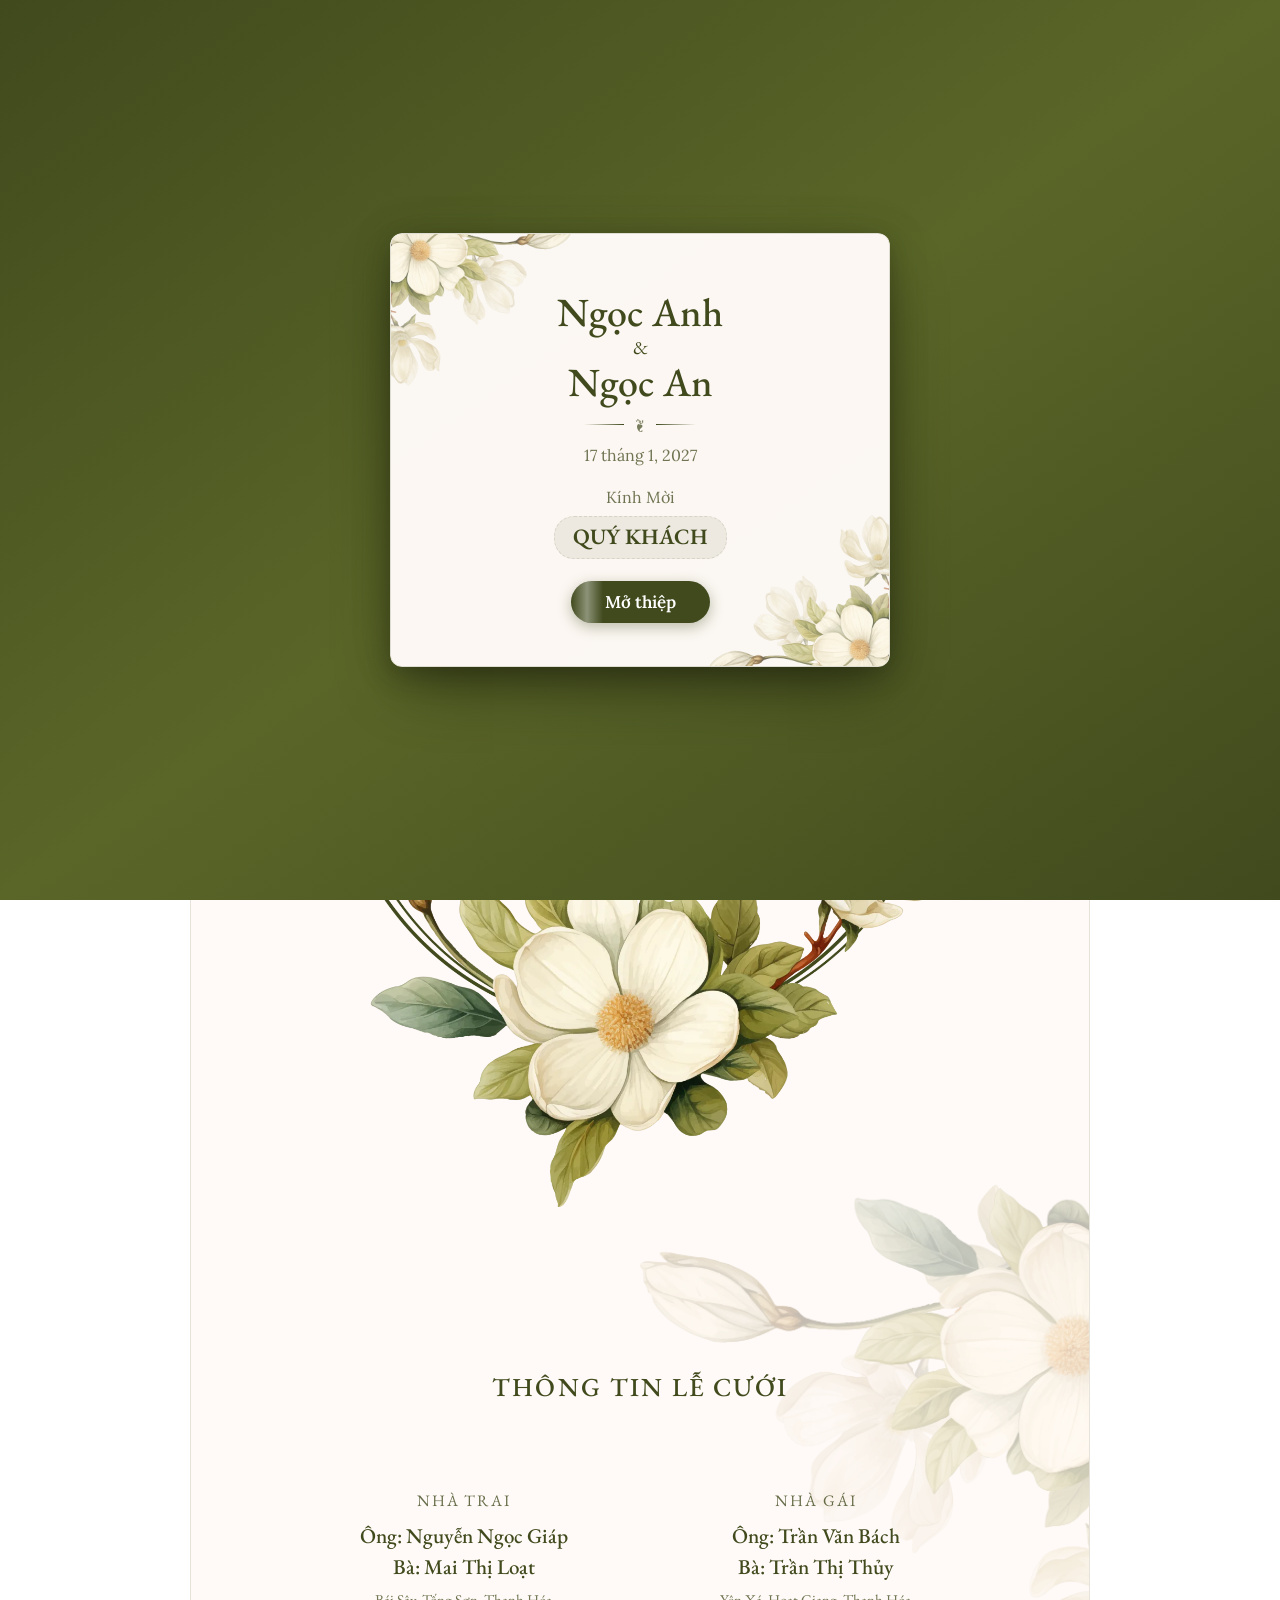
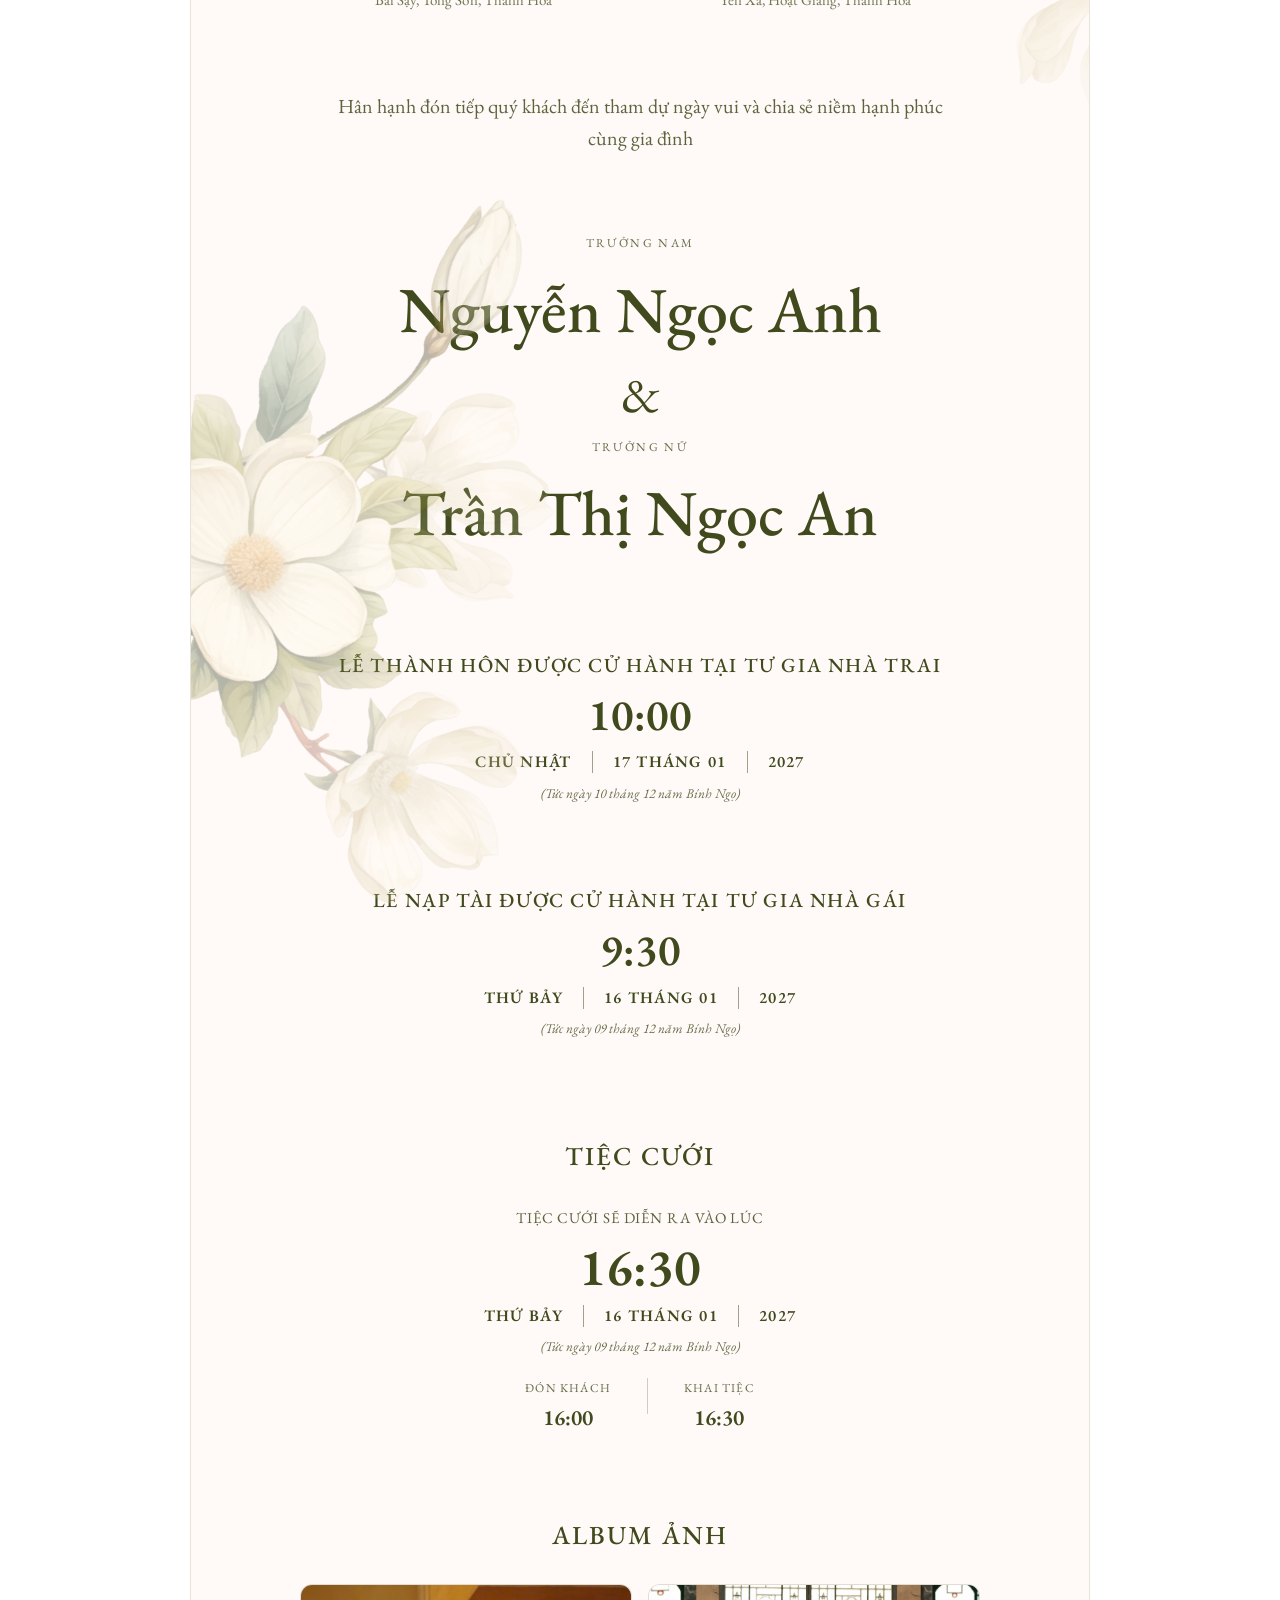
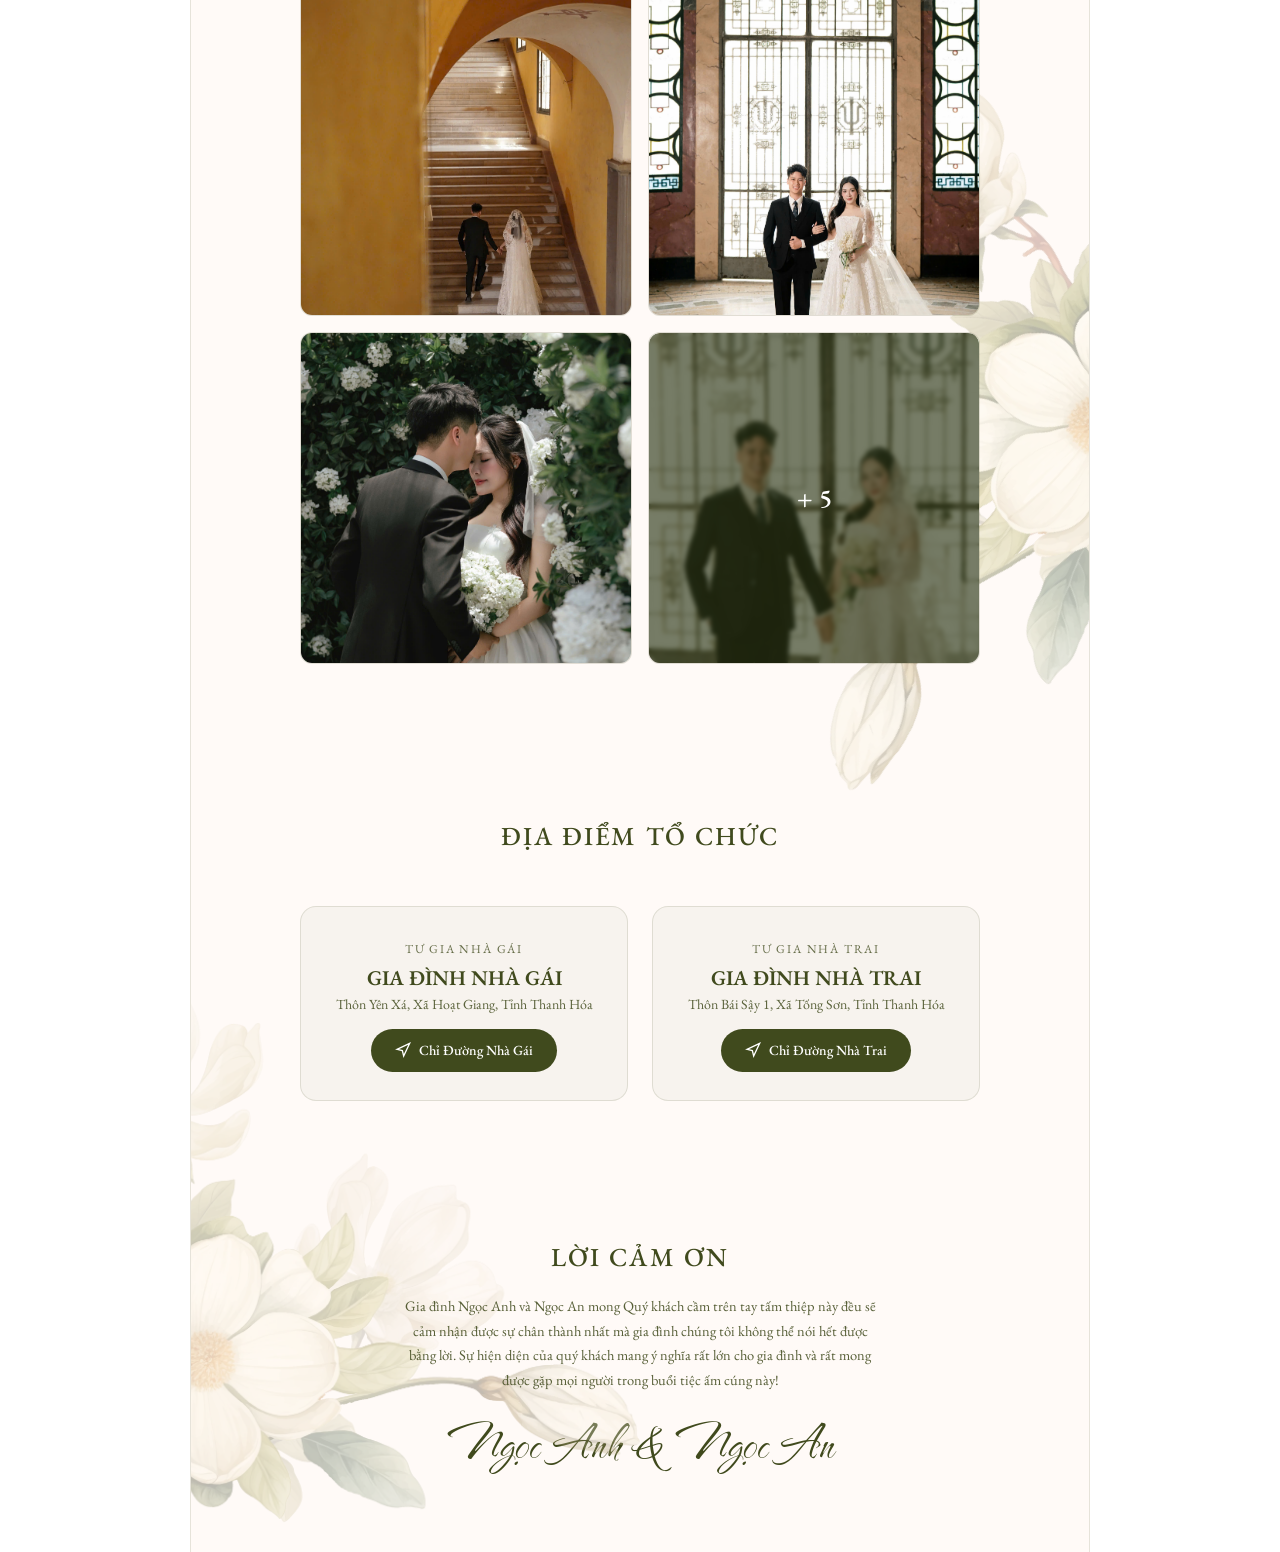
==== commit d9e1515e: "Update le nap tai: 9h30 ngay 16/01/2027" ====
--- a/mau-thiep-mai-lan-trang/index.html
+++ b/mau-thiep-mai-lan-trang/index.html
@@ -204,15 +204,15 @@
           <!-- Ceremony 2: Lễ Nạp Tài (Vu Quy) -->
           <div class="ceremony-detail-card">
             <p class="ceremony-card-header">LỄ NẠP TÀI ĐƯỢC CỬ HÀNH TẠI TƯ GIA NHÀ GÁI</p>
-            <div class="ceremony-card-time">10:00</div>
+            <div class="ceremony-card-time">9:30</div>
             <div class="ceremony-date-row">
-              <span>THỨ SÁU</span>
-              <div class="ceremony-v-divider"></div>
-              <span>15 THÁNG 01</span>
+              <span>THỨ BẢY</span>
+              <div class="ceremony-v-divider"></div>
+              <span>16 THÁNG 01</span>
               <div class="ceremony-v-divider"></div>
               <span>2027</span>
             </div>
-            <p class="ceremony-lunar-txt">(Tức ngày 08 tháng 12 năm Bính Ngọ)</p>
+            <p class="ceremony-lunar-txt">(Tức ngày 09 tháng 12 năm Bính Ngọ)</p>
           </div>
         </div>
 
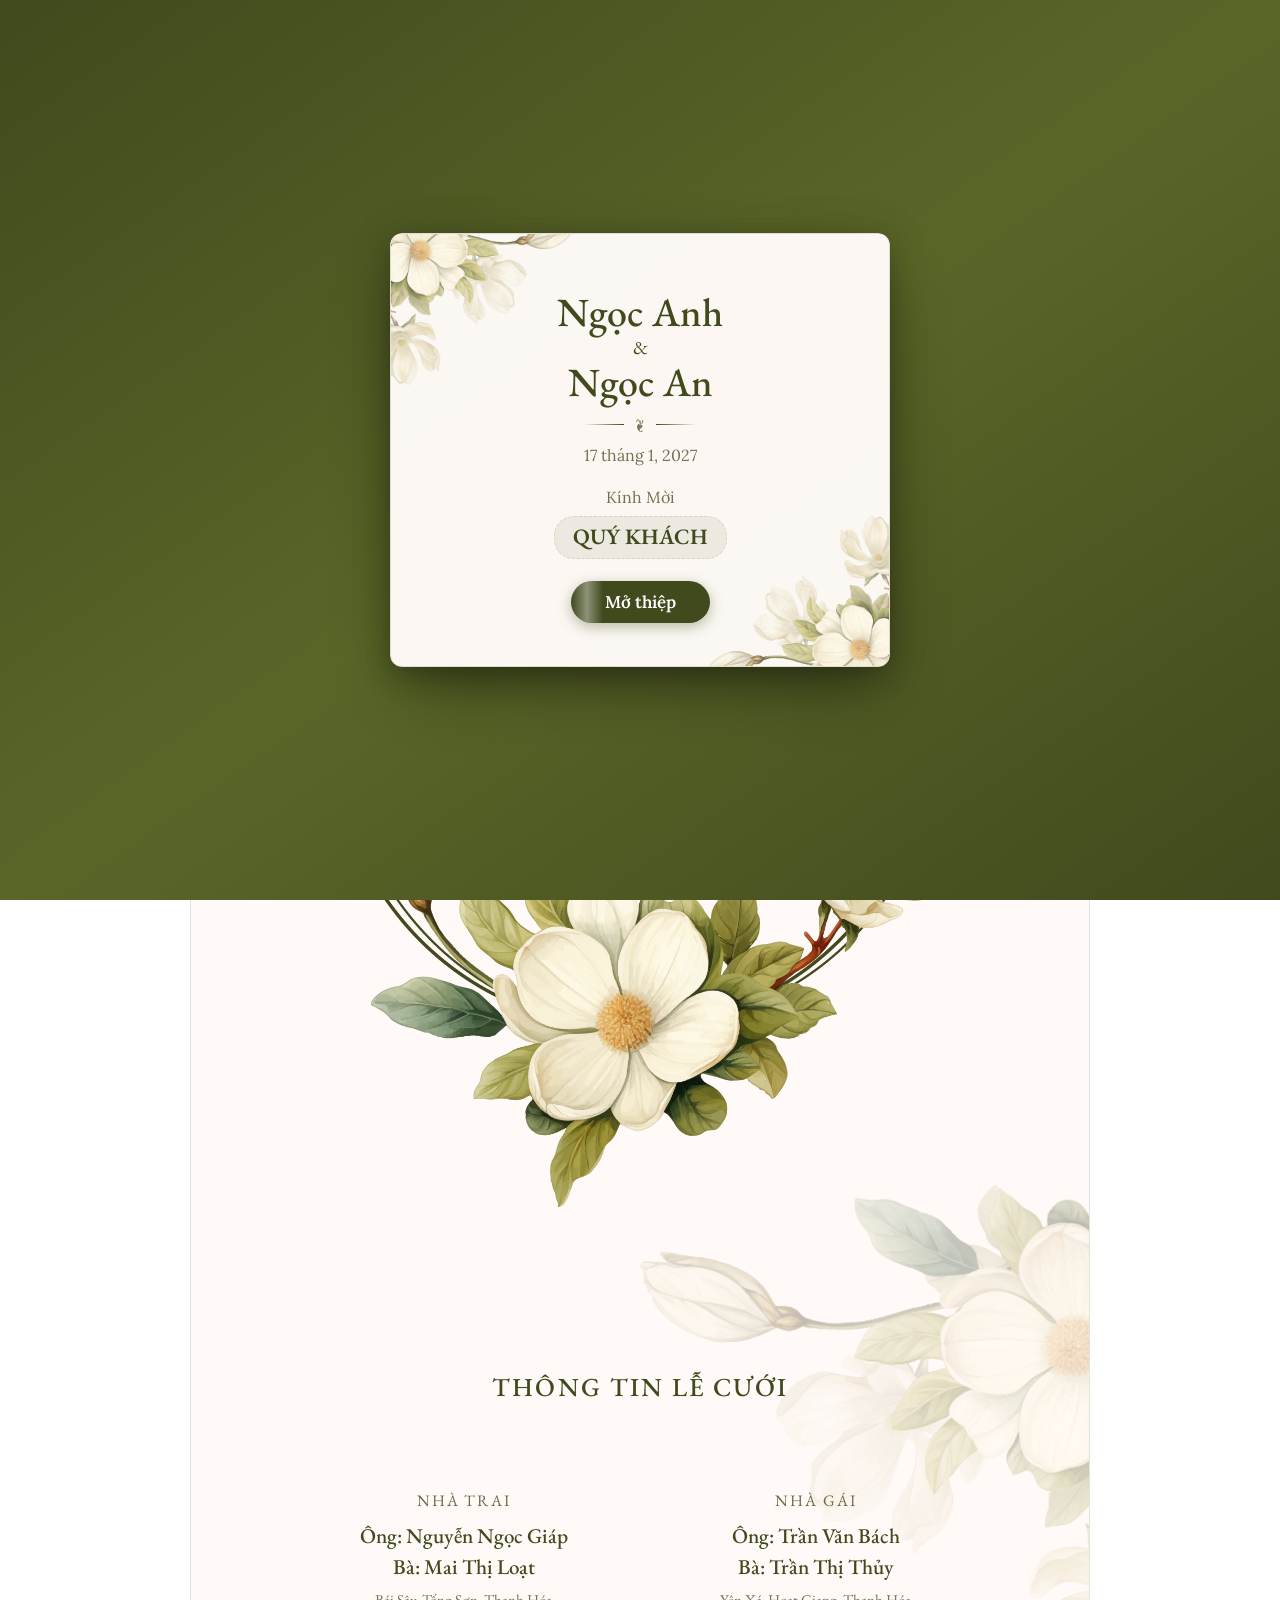
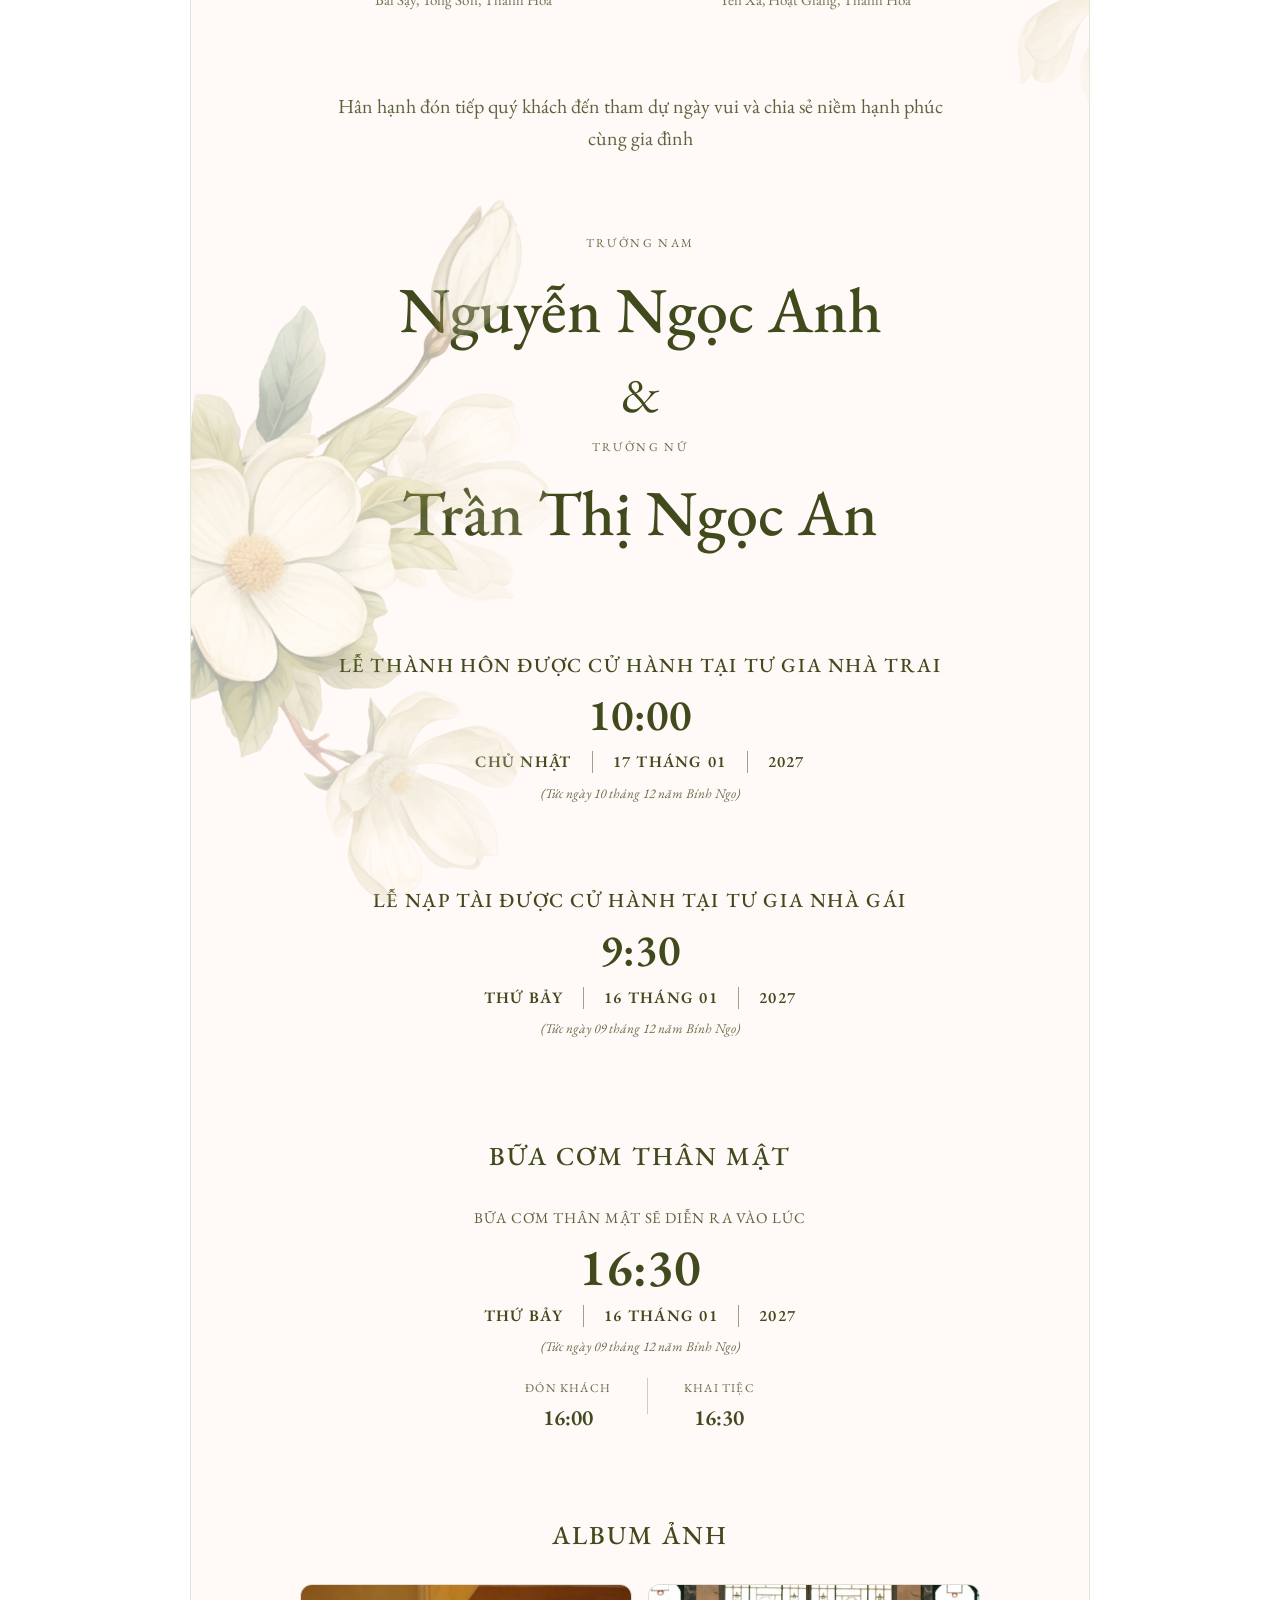
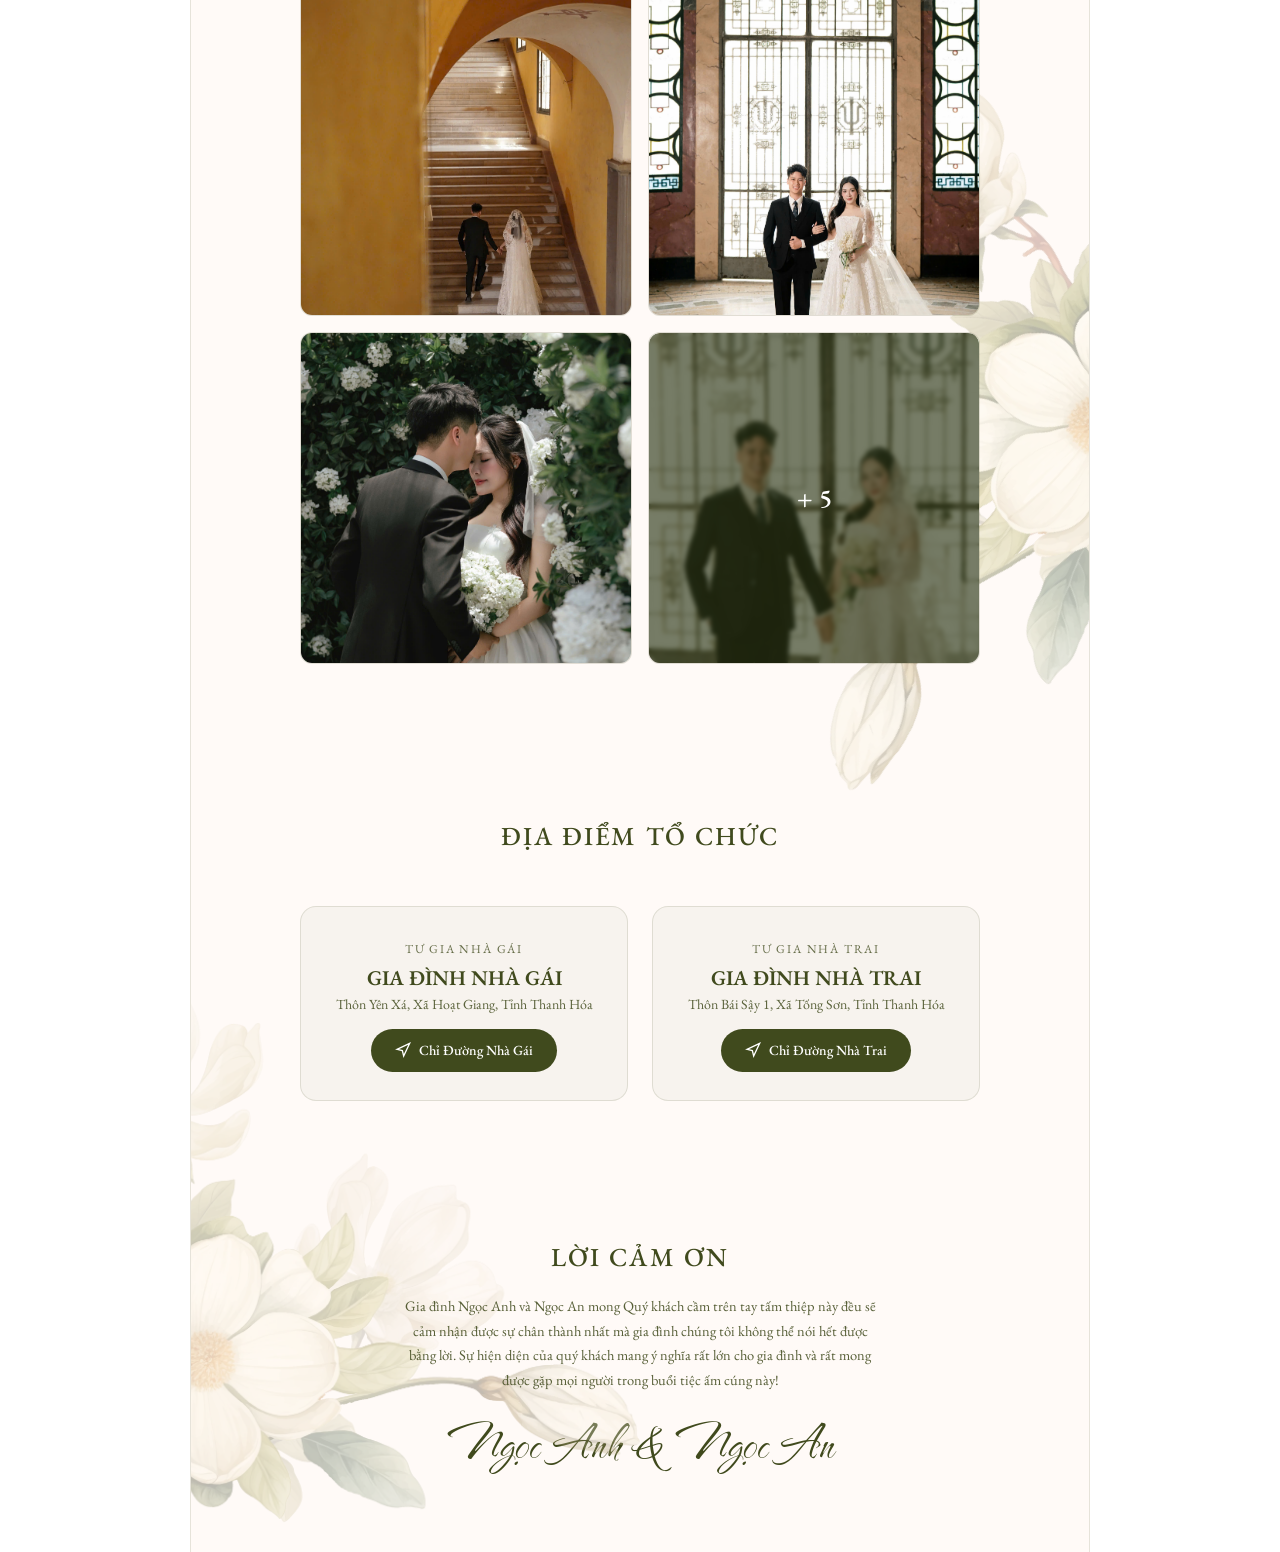
==== commit 49c33ab6: "feat: replace 'TIỆC CƯỚI' with 'BỮA CƠM THÂN MẬT' across all templates" ====
--- a/mau-thiep-mai-lan-trang/index.html
+++ b/mau-thiep-mai-lan-trang/index.html
@@ -137,7 +137,7 @@
              - Announcement
              - Formal Couple Names
              - Ceremonies
-             - Reception Information (Tiệc Cưới)
+             - Reception Information (Bữa Cơm Thân Mật)
              - Album Gallery
            ========================================================================== -->
       <section class="ceremony-main-section" aria-label="Thông tin nghi thức & lễ cưới">
@@ -216,11 +216,11 @@
           </div>
         </div>
 
-        <!-- 6. Thông Tin Tiệc Cưới (Reception Information) -->
+        <!-- 6. Thông Tin Bữa Cơm Thân Mật (Reception Information) -->
         <div class="reception-block-container">
-          <h2 class="section-h2-title">TIỆC CƯỚI</h2>
+          <h2 class="section-h2-title">BỮA CƠM THÂN MẬT</h2>
           <div class="reception-info-box">
-            <p class="reception-intro-sub">Tiệc cưới sẽ diễn ra vào lúc</p>
+            <p class="reception-intro-sub">Bữa cơm thân mật sẽ diễn ra vào lúc</p>
             <div class="reception-hero-time">16:30</div>
 
             <div class="ceremony-date-row">
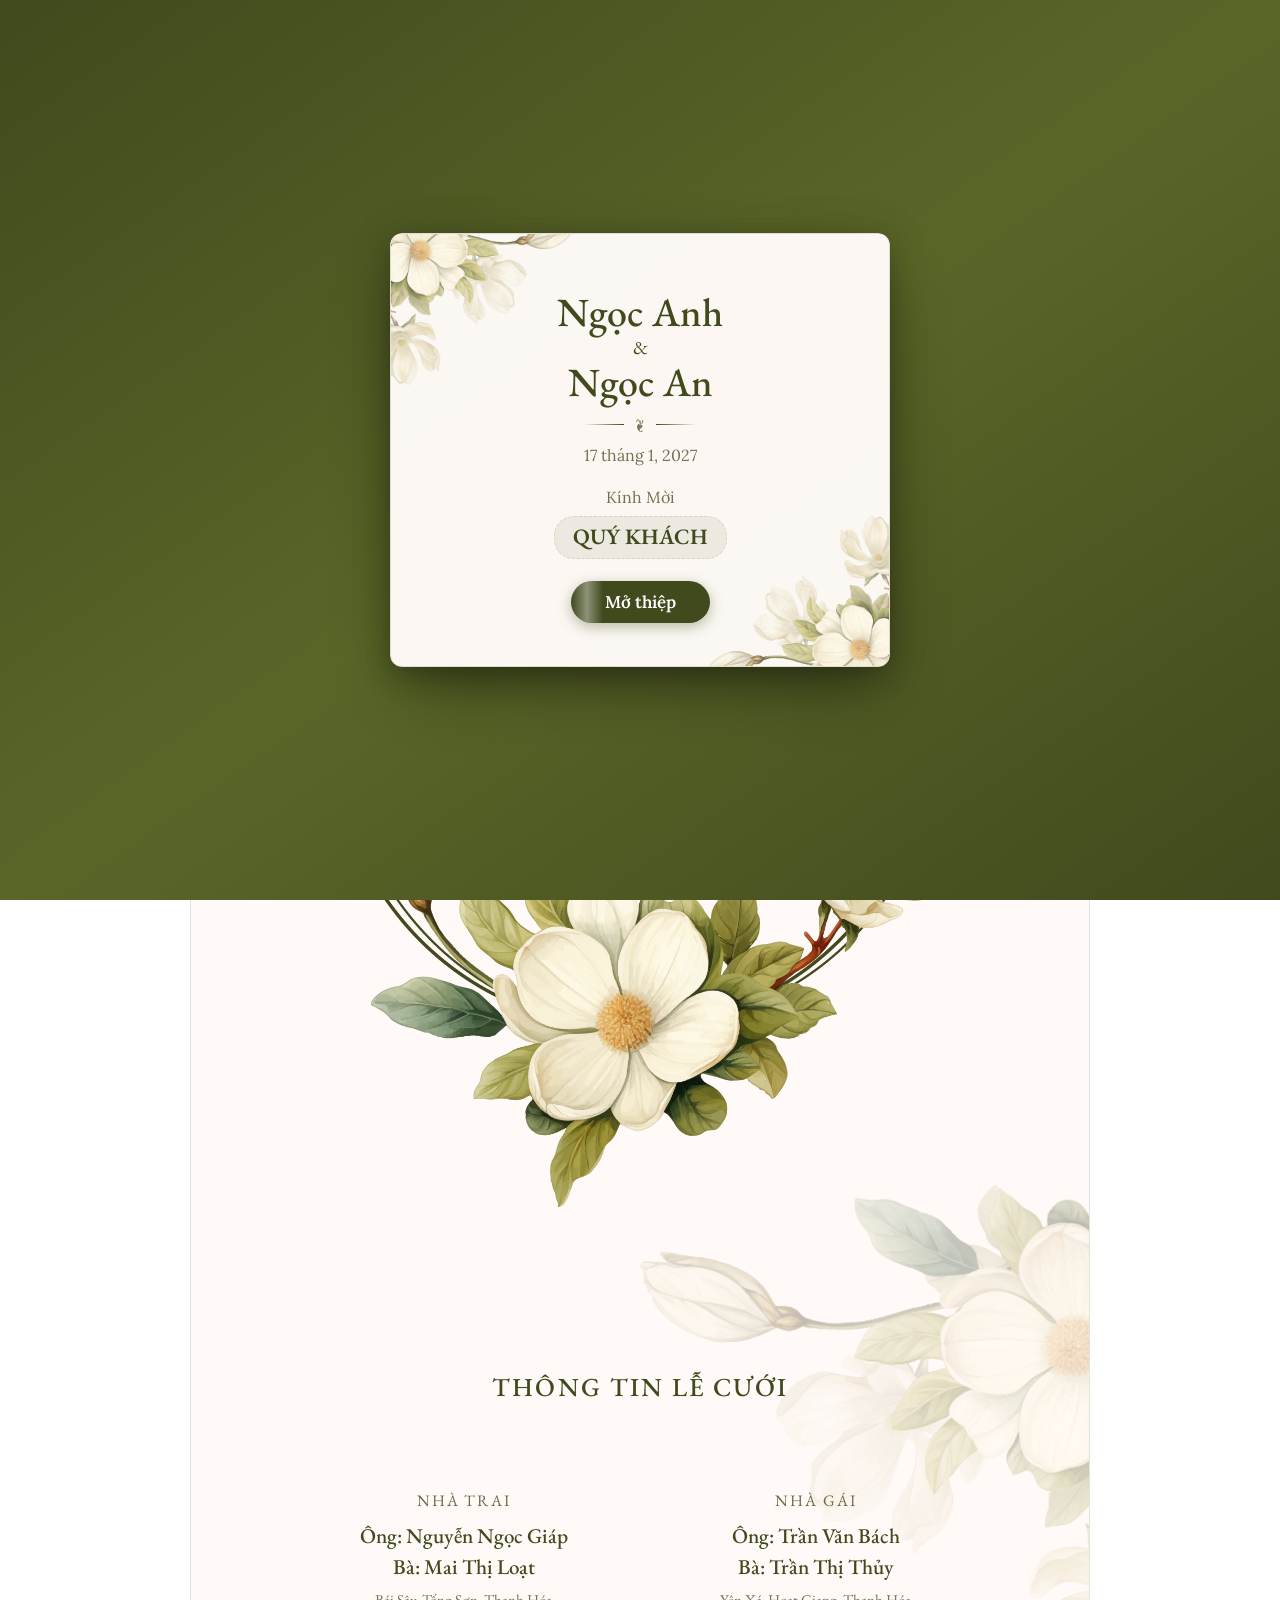
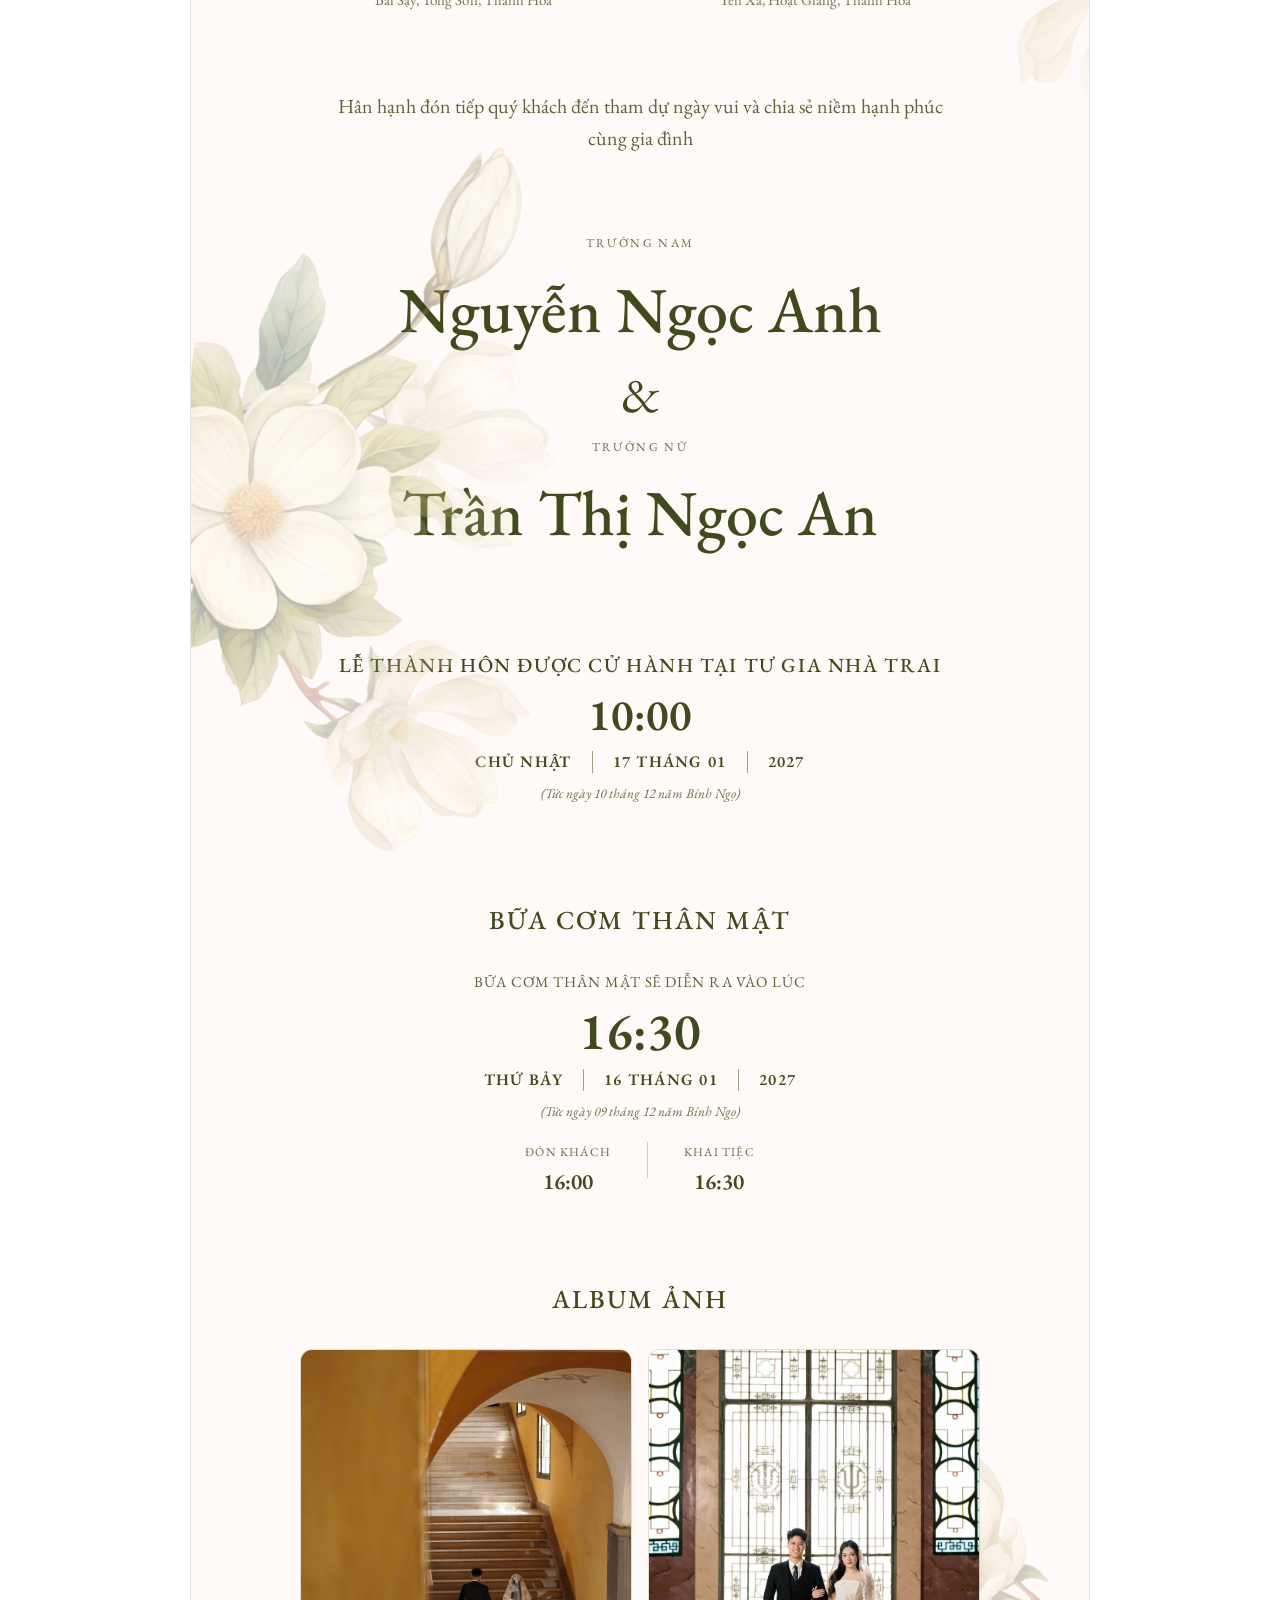
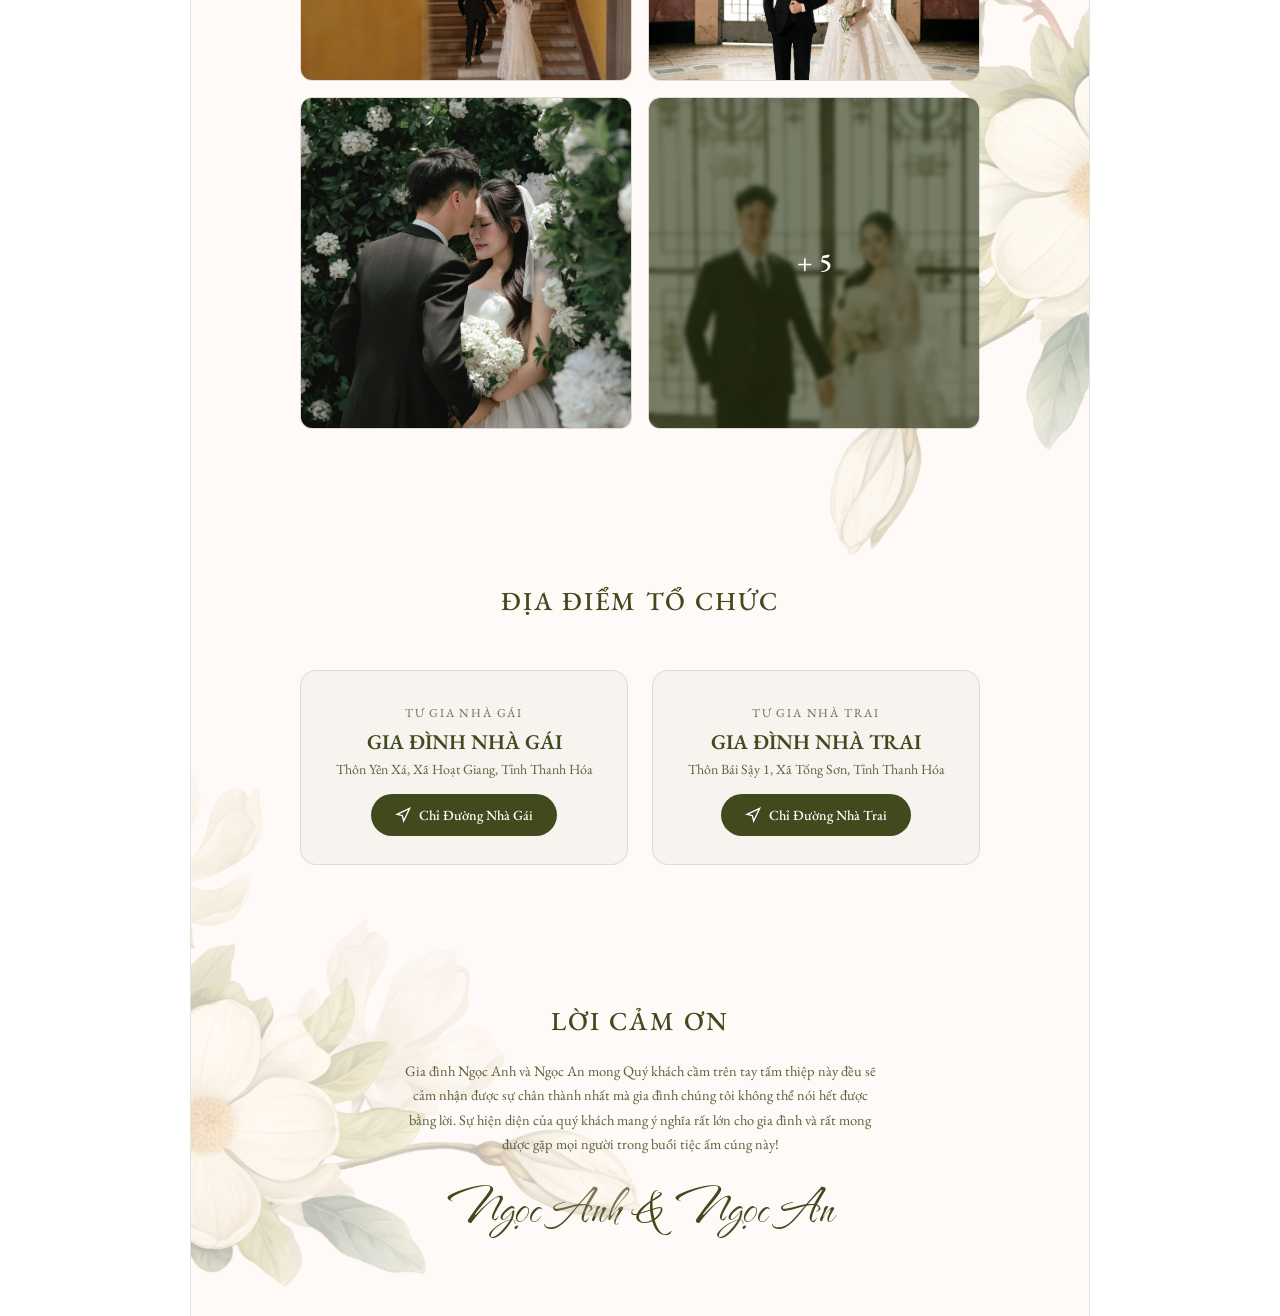
==== commit 0703c52e: "feat: remove 'Lễ Nạp Tài' section from all invitation templates" ====
--- a/mau-thiep-mai-lan-trang/index.html
+++ b/mau-thiep-mai-lan-trang/index.html
@@ -200,20 +200,6 @@
             </div>
             <p class="ceremony-lunar-txt">(Tức ngày 10 tháng 12 năm Bính Ngọ)</p>
           </div>
-
-          <!-- Ceremony 2: Lễ Nạp Tài (Vu Quy) -->
-          <div class="ceremony-detail-card">
-            <p class="ceremony-card-header">LỄ NẠP TÀI ĐƯỢC CỬ HÀNH TẠI TƯ GIA NHÀ GÁI</p>
-            <div class="ceremony-card-time">9:30</div>
-            <div class="ceremony-date-row">
-              <span>THỨ BẢY</span>
-              <div class="ceremony-v-divider"></div>
-              <span>16 THÁNG 01</span>
-              <div class="ceremony-v-divider"></div>
-              <span>2027</span>
-            </div>
-            <p class="ceremony-lunar-txt">(Tức ngày 09 tháng 12 năm Bính Ngọ)</p>
-          </div>
         </div>
 
         <!-- 6. Thông Tin Bữa Cơm Thân Mật (Reception Information) -->
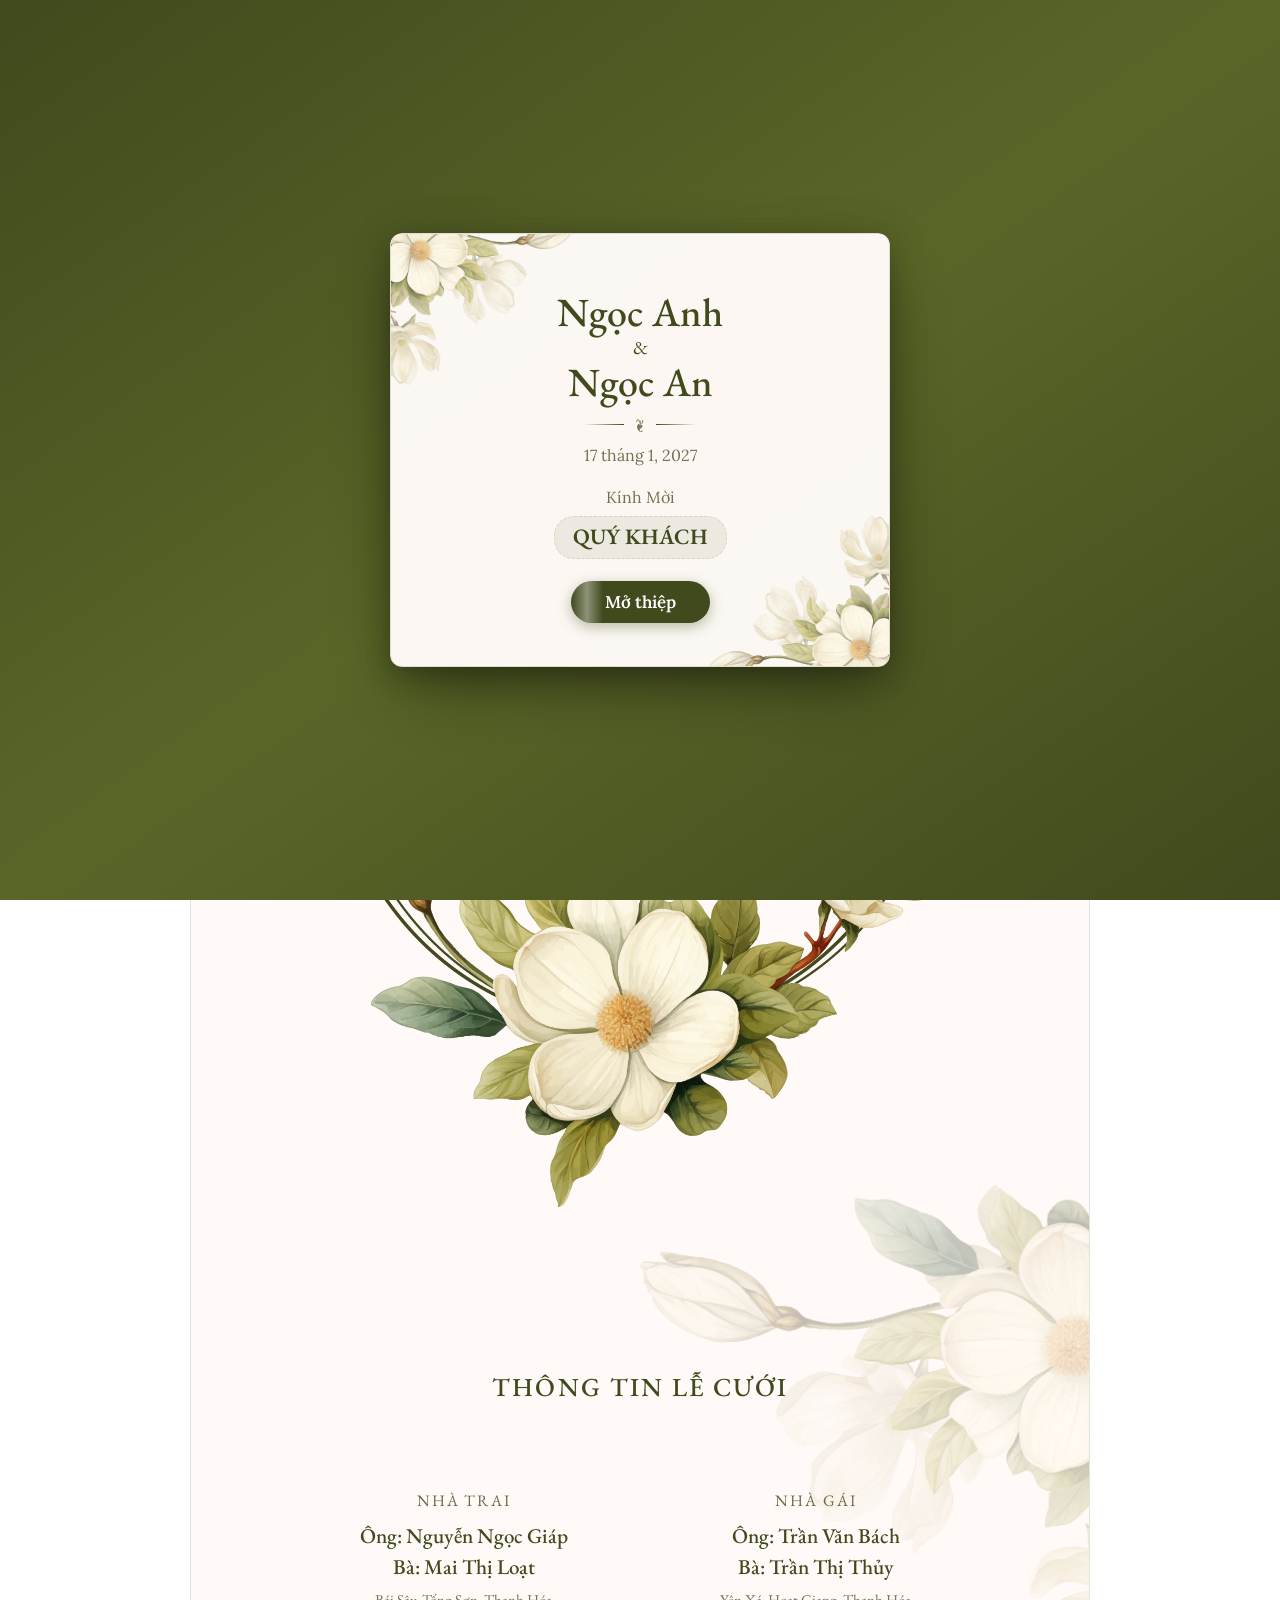
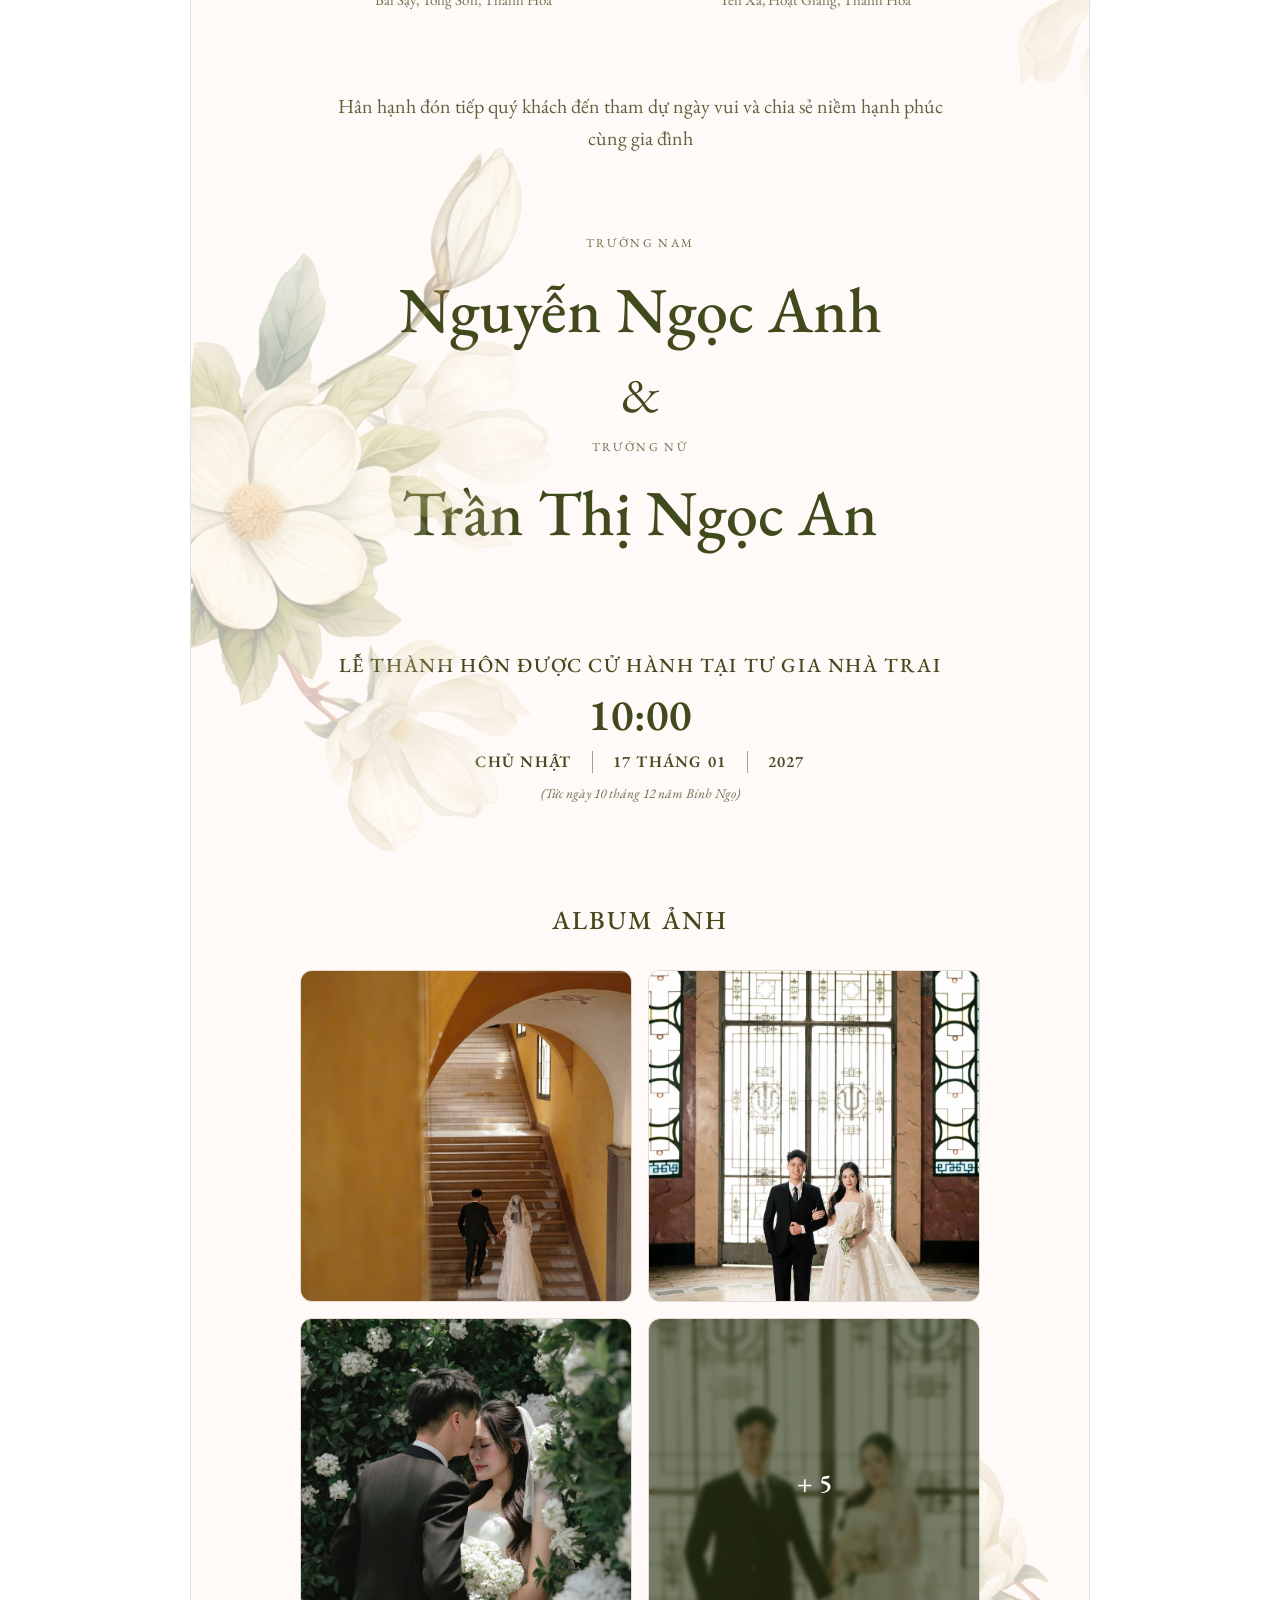
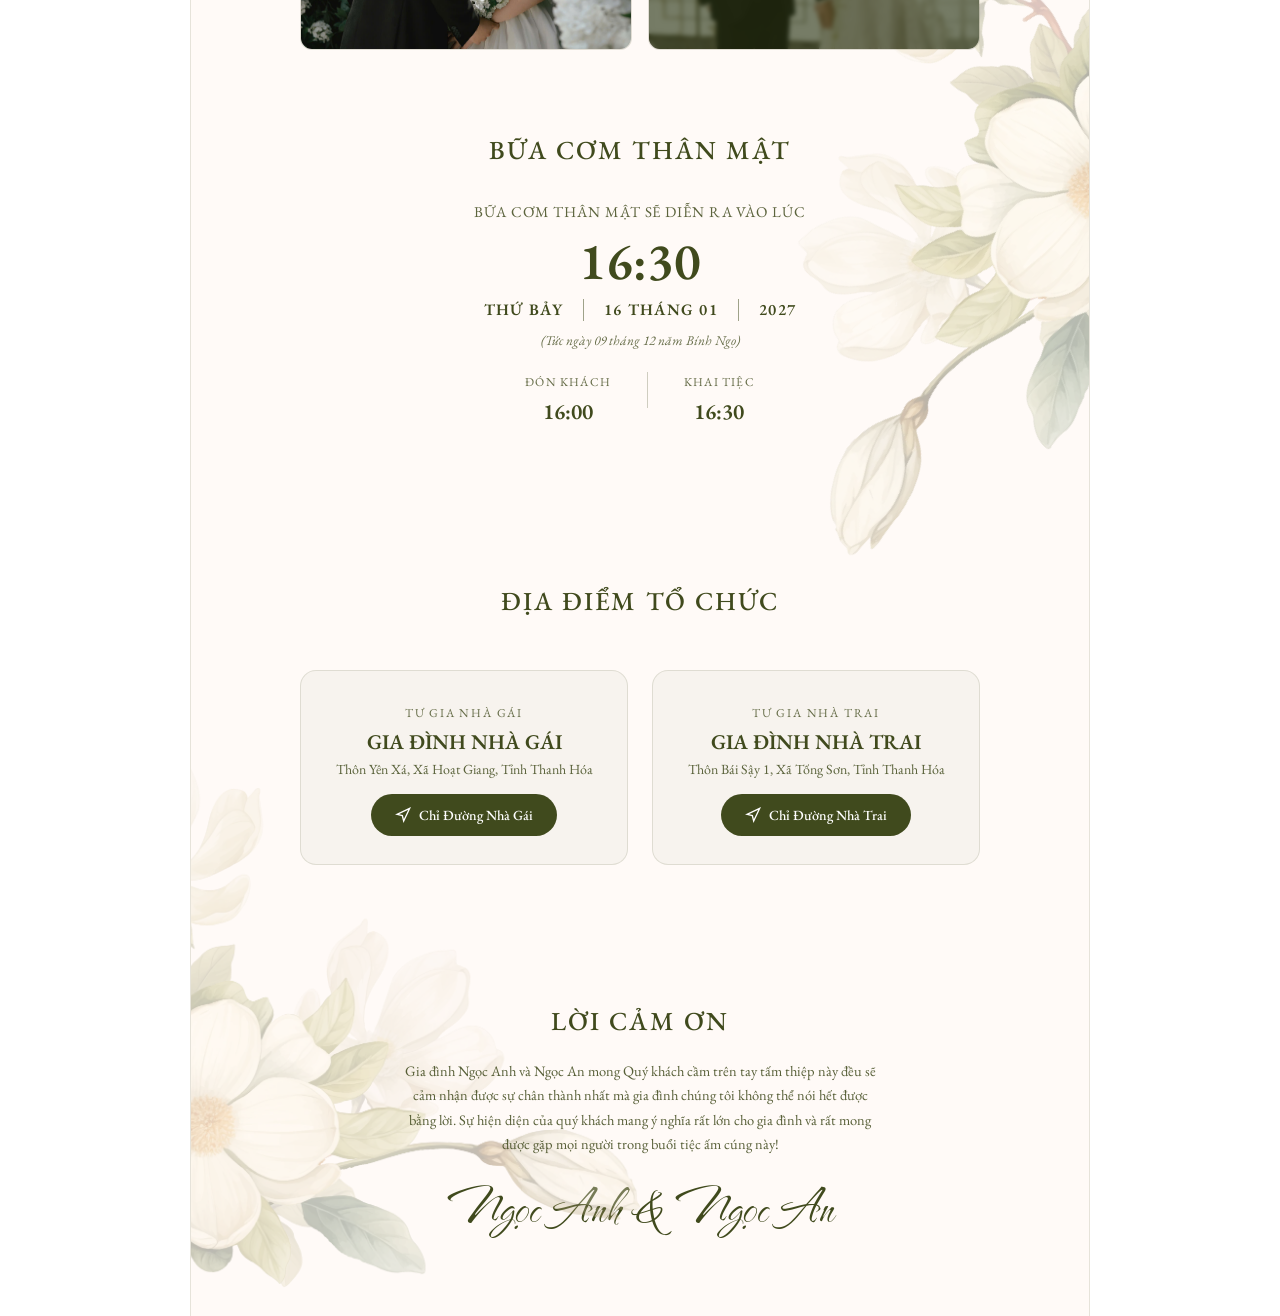
==== commit 1595e13f: "chore(mai-lan-trang): move album gallery before reception section" ====
--- a/mau-thiep-mai-lan-trang/index.html
+++ b/mau-thiep-mai-lan-trang/index.html
@@ -202,7 +202,27 @@
           </div>
         </div>
 
-        <!-- 6. Thông Tin Bữa Cơm Thân Mật (Reception Information) -->
+        <!-- 6. Album Ảnh Cưới (Cards Grid Aspect-Square) -->
+        <div class="gallery-block-container">
+          <h2 class="section-h2-title">ALBUM ẢNH</h2>
+          <div class="gallery-cards-grid">
+            <div class="gallery-card-item" data-index="0">
+              <img src="../anh/1.jpg" alt="Ảnh cưới 1" loading="lazy">
+            </div>
+            <div class="gallery-card-item" data-index="1">
+              <img src="../anh/2.jpg" alt="Ảnh cưới 2" loading="lazy">
+            </div>
+            <div class="gallery-card-item" data-index="2">
+              <img src="../anh/3.jpg" alt="Ảnh cưới 3" loading="lazy">
+            </div>
+            <div class="gallery-card-item" data-index="3">
+              <img src="../anh/4.jpg" alt="Ảnh cưới 4" loading="lazy">
+              <div class="gallery-more-overlay">+ 5</div>
+            </div>
+          </div>
+        </div>
+
+        <!-- 7. Thông Tin Bữa Cơm Thân Mật (Reception Information) -->
         <div class="reception-block-container">
           <h2 class="section-h2-title">BỮA CƠM THÂN MẬT</h2>
           <div class="reception-info-box">
@@ -232,26 +252,6 @@
           </div>
         </div>
 
-        <!-- 7. Album Ảnh Cưới (Cards Grid Aspect-Square) -->
-        <div class="gallery-block-container">
-          <h2 class="section-h2-title">ALBUM ẢNH</h2>
-          <div class="gallery-cards-grid">
-            <div class="gallery-card-item" data-index="0">
-              <img src="../anh/1.jpg" alt="Ảnh cưới 1" loading="lazy">
-            </div>
-            <div class="gallery-card-item" data-index="1">
-              <img src="../anh/2.jpg" alt="Ảnh cưới 2" loading="lazy">
-            </div>
-            <div class="gallery-card-item" data-index="2">
-              <img src="../anh/3.jpg" alt="Ảnh cưới 3" loading="lazy">
-            </div>
-            <div class="gallery-card-item" data-index="3">
-              <img src="../anh/4.jpg" alt="Ảnh cưới 4" loading="lazy">
-              <div class="gallery-more-overlay">+ 5</div>
-            </div>
-          </div>
-        </div>
-
       </section>
 
       <!-- ==========================================================================
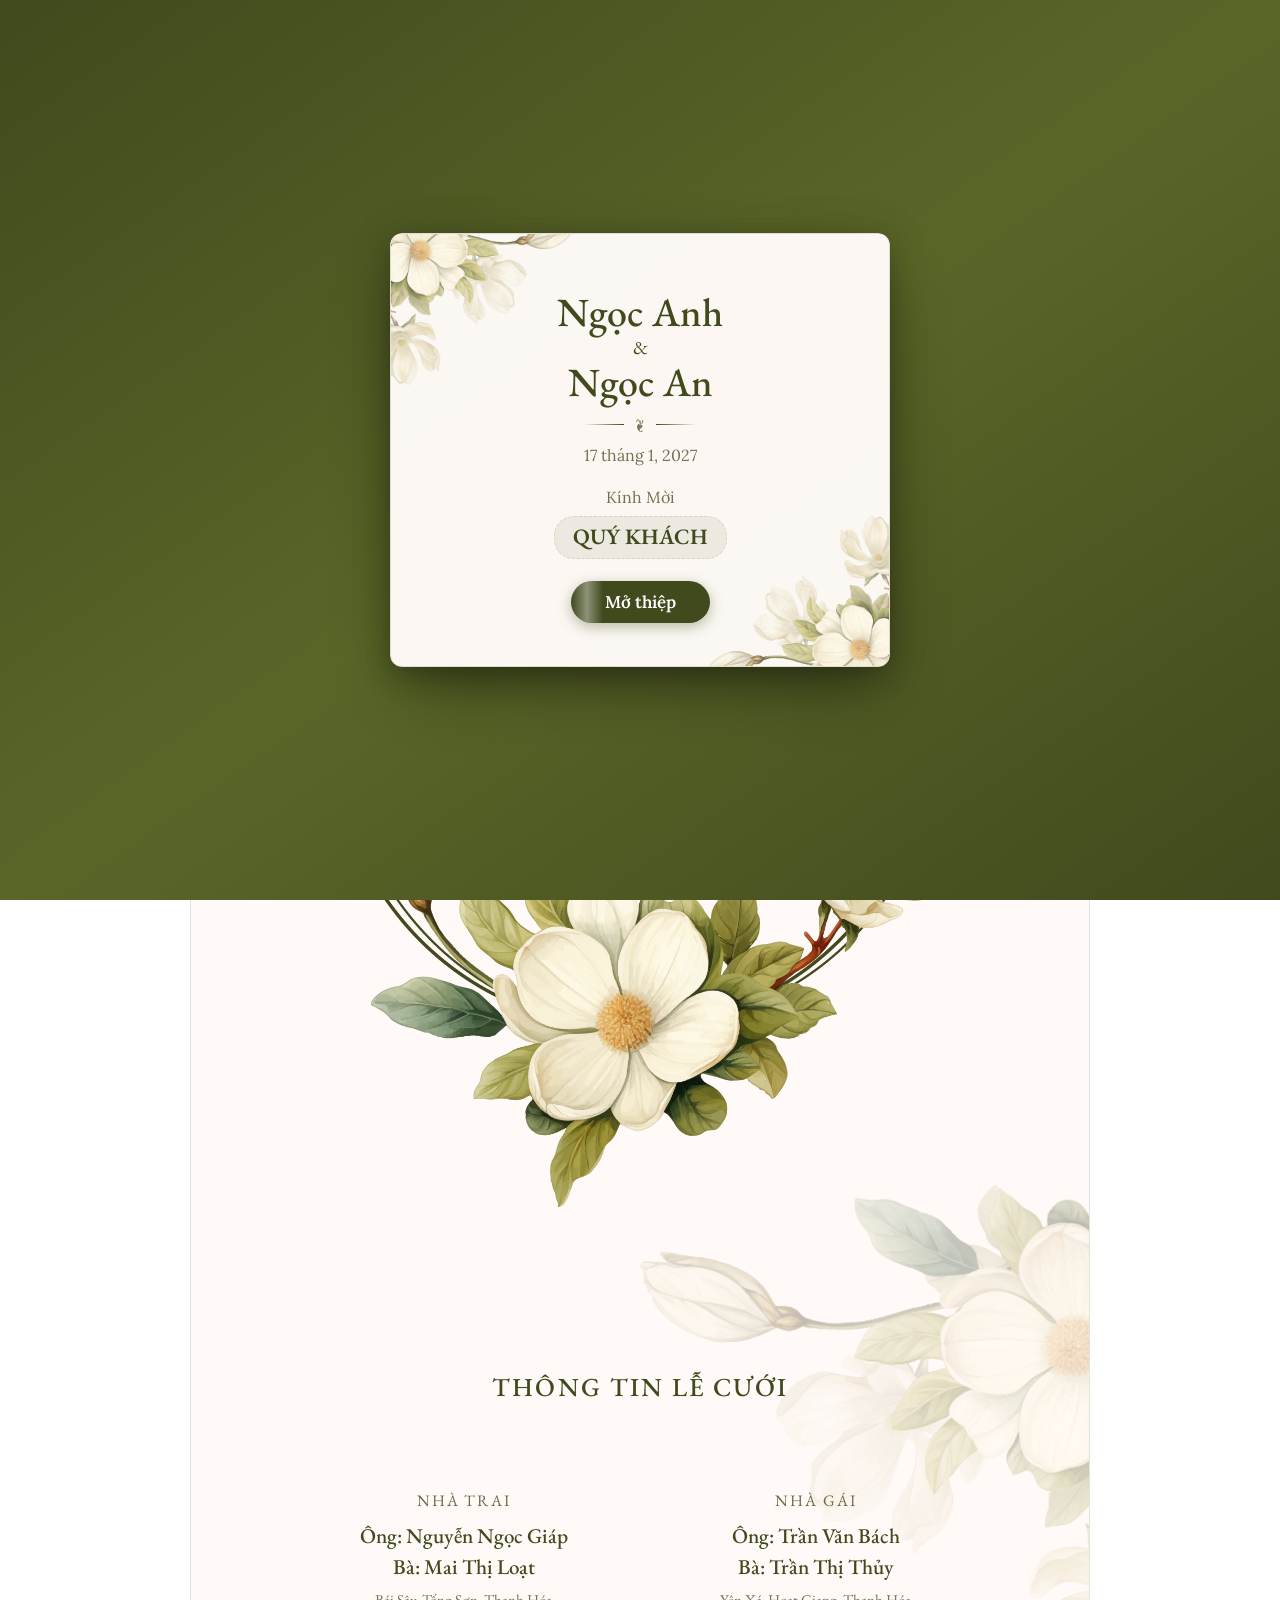
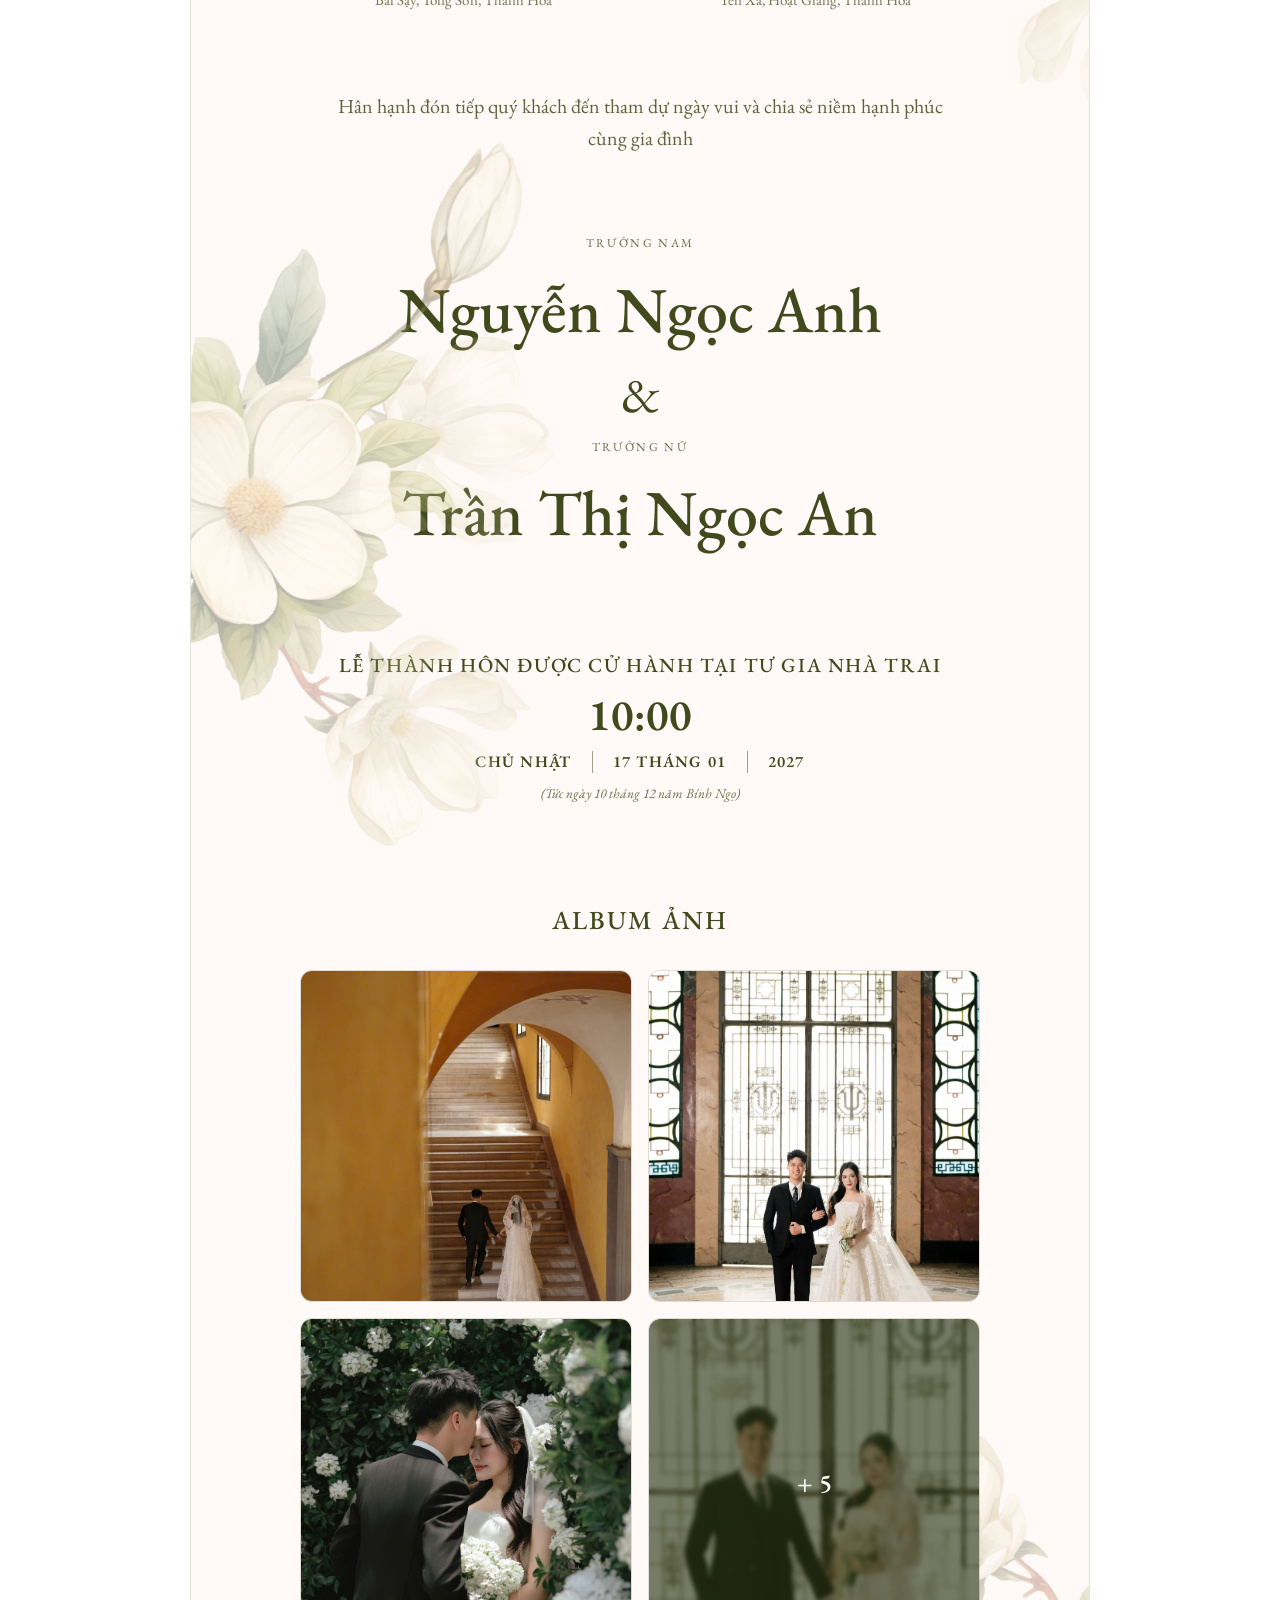
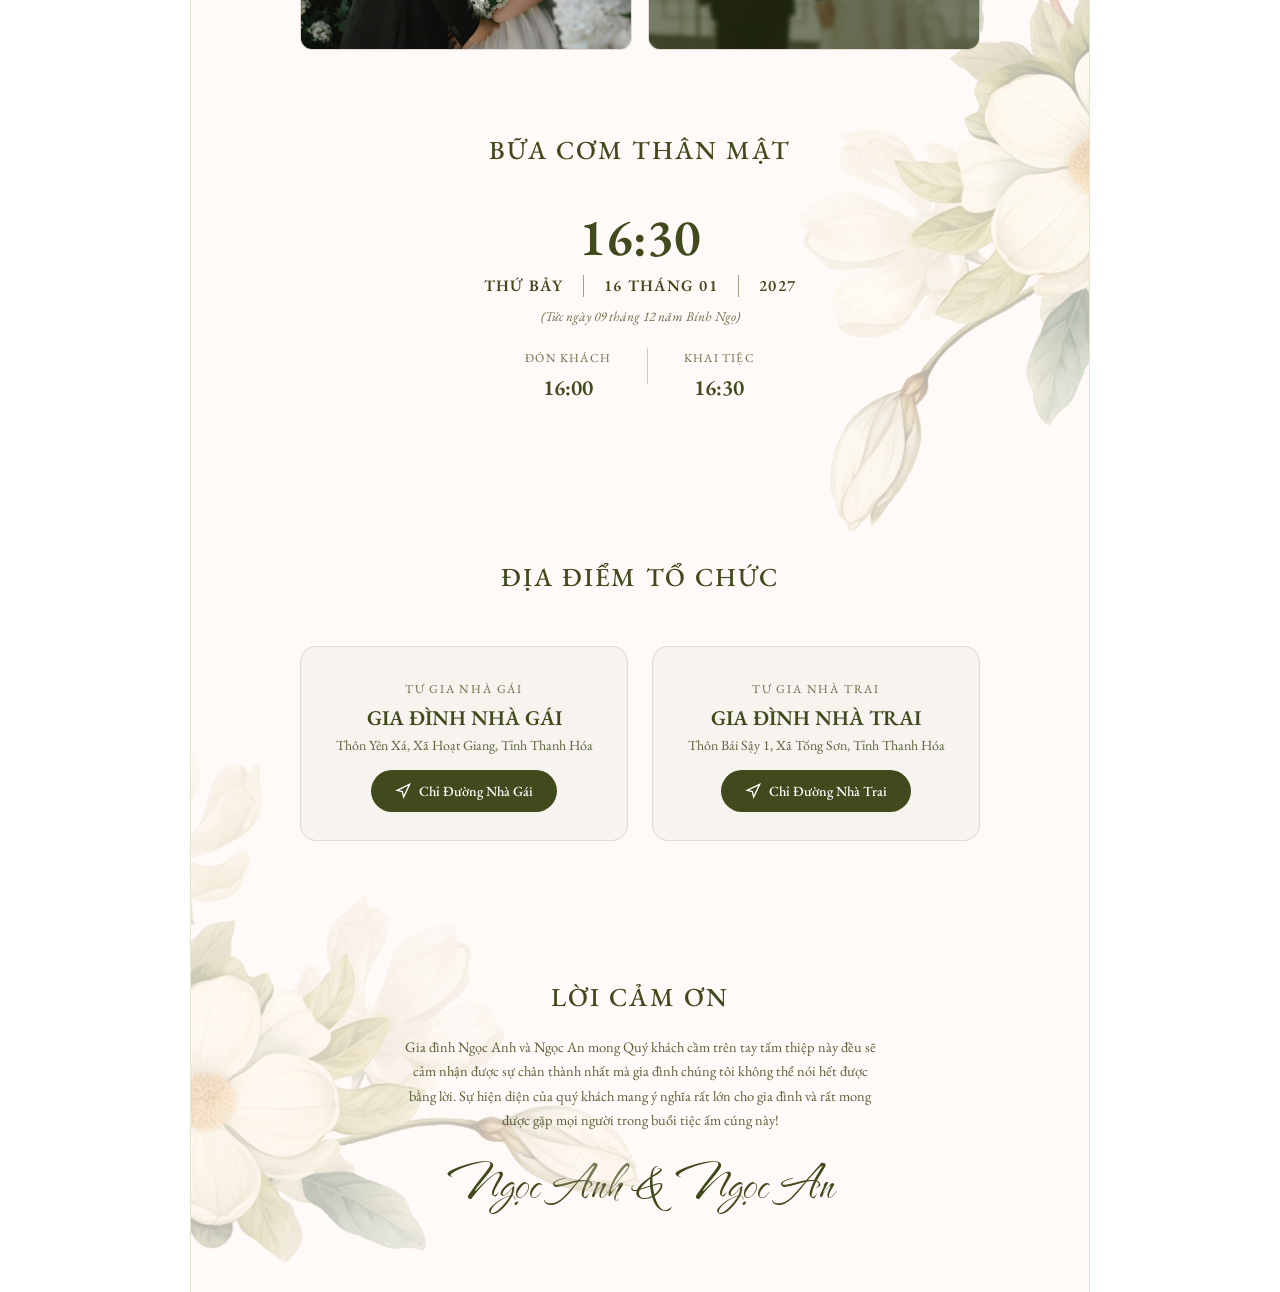
==== commit acb6f913: "refactor: remove redundant 'Bữa cơm thân mật sẽ diễn ra vào lúc' line" ====
--- a/mau-thiep-mai-lan-trang/index.html
+++ b/mau-thiep-mai-lan-trang/index.html
@@ -226,7 +226,6 @@
         <div class="reception-block-container">
           <h2 class="section-h2-title">BỮA CƠM THÂN MẬT</h2>
           <div class="reception-info-box">
-            <p class="reception-intro-sub">Bữa cơm thân mật sẽ diễn ra vào lúc</p>
             <div class="reception-hero-time">16:30</div>
 
             <div class="ceremony-date-row">
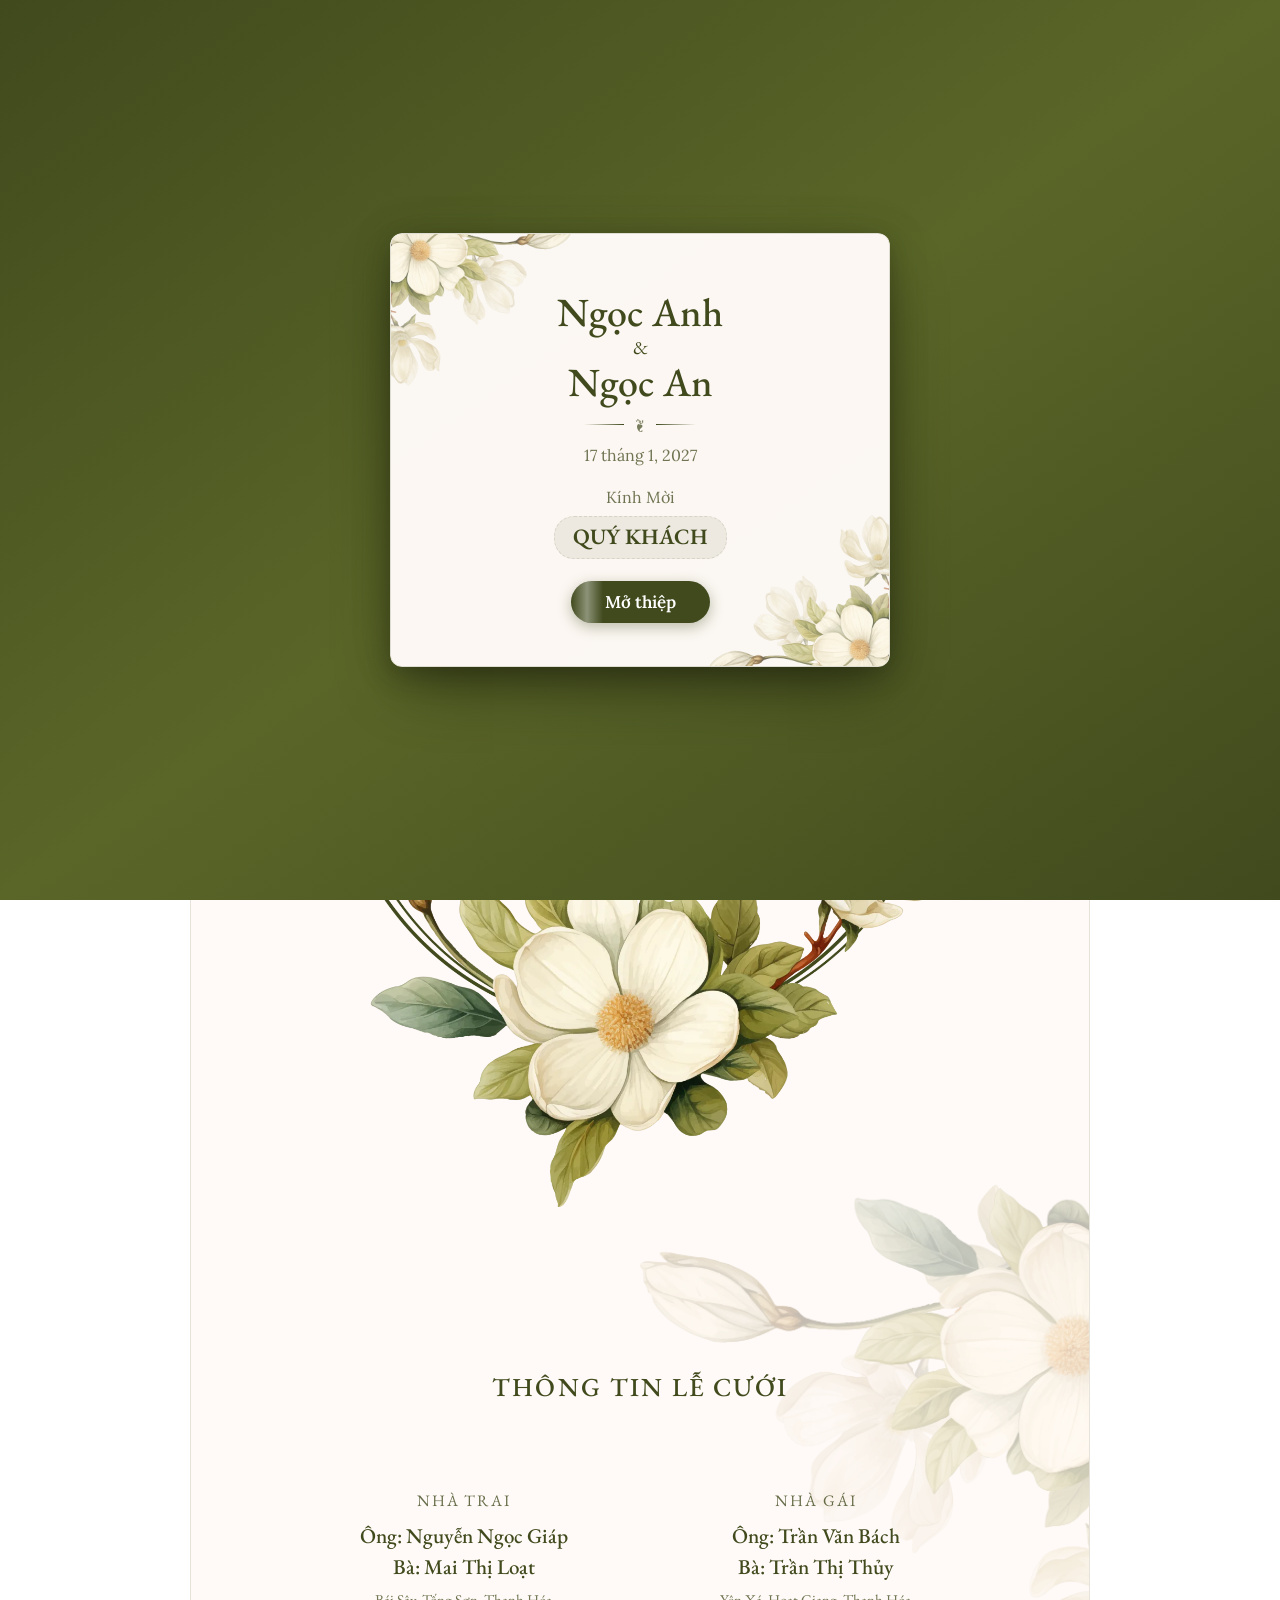
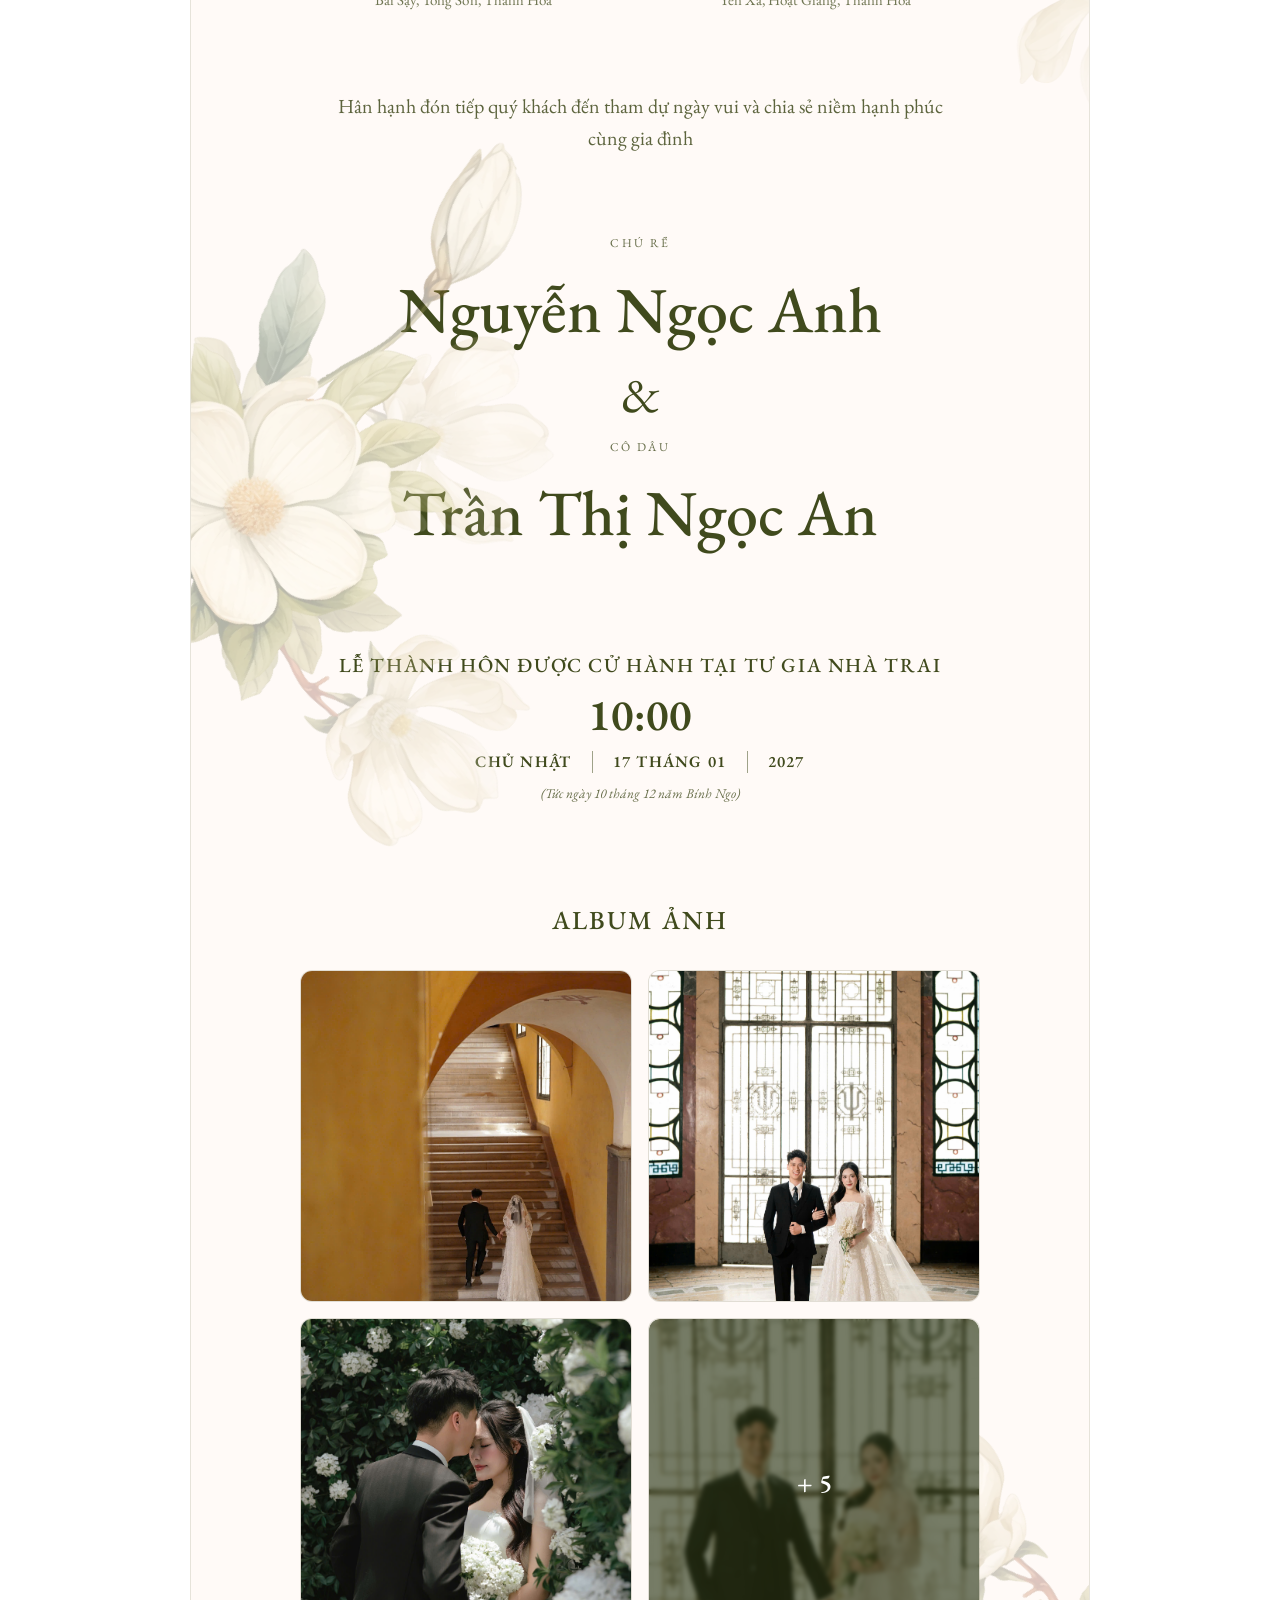
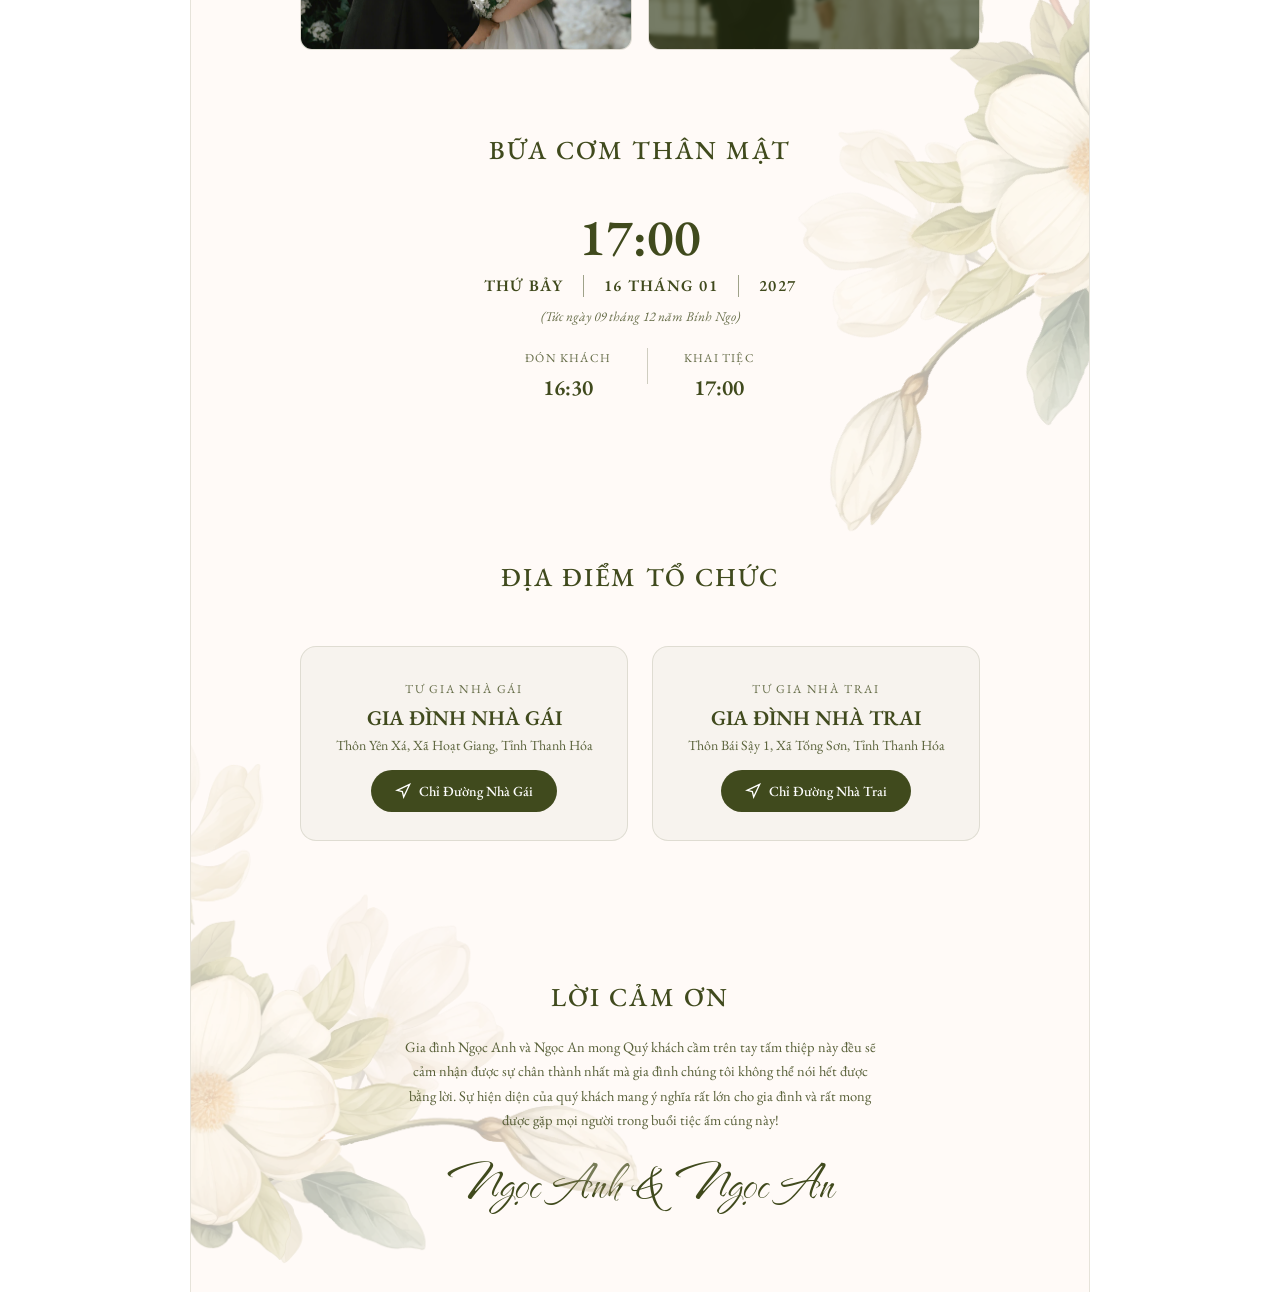
==== commit d5270a14: "feat: change role tags to 'Chú Rể' & 'Cô Dâu', update reception time to 17:00" ====
--- a/mau-thiep-mai-lan-trang/index.html
+++ b/mau-thiep-mai-lan-trang/index.html
@@ -178,10 +178,10 @@
 
         <!-- 4. Couple Formal Names -->
         <div class="formal-couple-banner">
-          <p class="formal-role-tag">Trưởng Nam</p>
+          <p class="formal-role-tag">Chú Rể</p>
           <h3 class="formal-person-name groom-name-display">Nguyễn Ngọc Anh</h3>
           <div class="formal-amp">&amp;</div>
-          <p class="formal-role-tag">Trưởng Nữ</p>
+          <p class="formal-role-tag">Cô Dâu</p>
           <h3 class="formal-person-name bride-name-display">Trần Thị Ngọc An</h3>
         </div>
 
@@ -226,7 +226,7 @@
         <div class="reception-block-container">
           <h2 class="section-h2-title">BỮA CƠM THÂN MẬT</h2>
           <div class="reception-info-box">
-            <div class="reception-hero-time">16:30</div>
+            <div class="reception-hero-time">17:00</div>
 
             <div class="ceremony-date-row">
               <span>THỨ BẢY</span>
@@ -240,12 +240,12 @@
             <div style="display:flex;justify-content:center;gap:36px;margin:16px 0 0">
               <div>
                 <span style="font-size:12px;text-transform:uppercase;letter-spacing:0.1em;opacity:0.8">Đón khách</span>
-                <div style="font-size:22px;font-weight:600">16:00</div>
+                <div style="font-size:22px;font-weight:600">16:30</div>
               </div>
               <div style="width:1px;height:36px;background:rgba(64,74,29,0.25);margin-top:4px"></div>
               <div>
                 <span style="font-size:12px;text-transform:uppercase;letter-spacing:0.1em;opacity:0.8">Khai tiệc</span>
-                <div style="font-size:22px;font-weight:600">16:30</div>
+                <div style="font-size:22px;font-weight:600">17:00</div>
               </div>
             </div>
           </div>
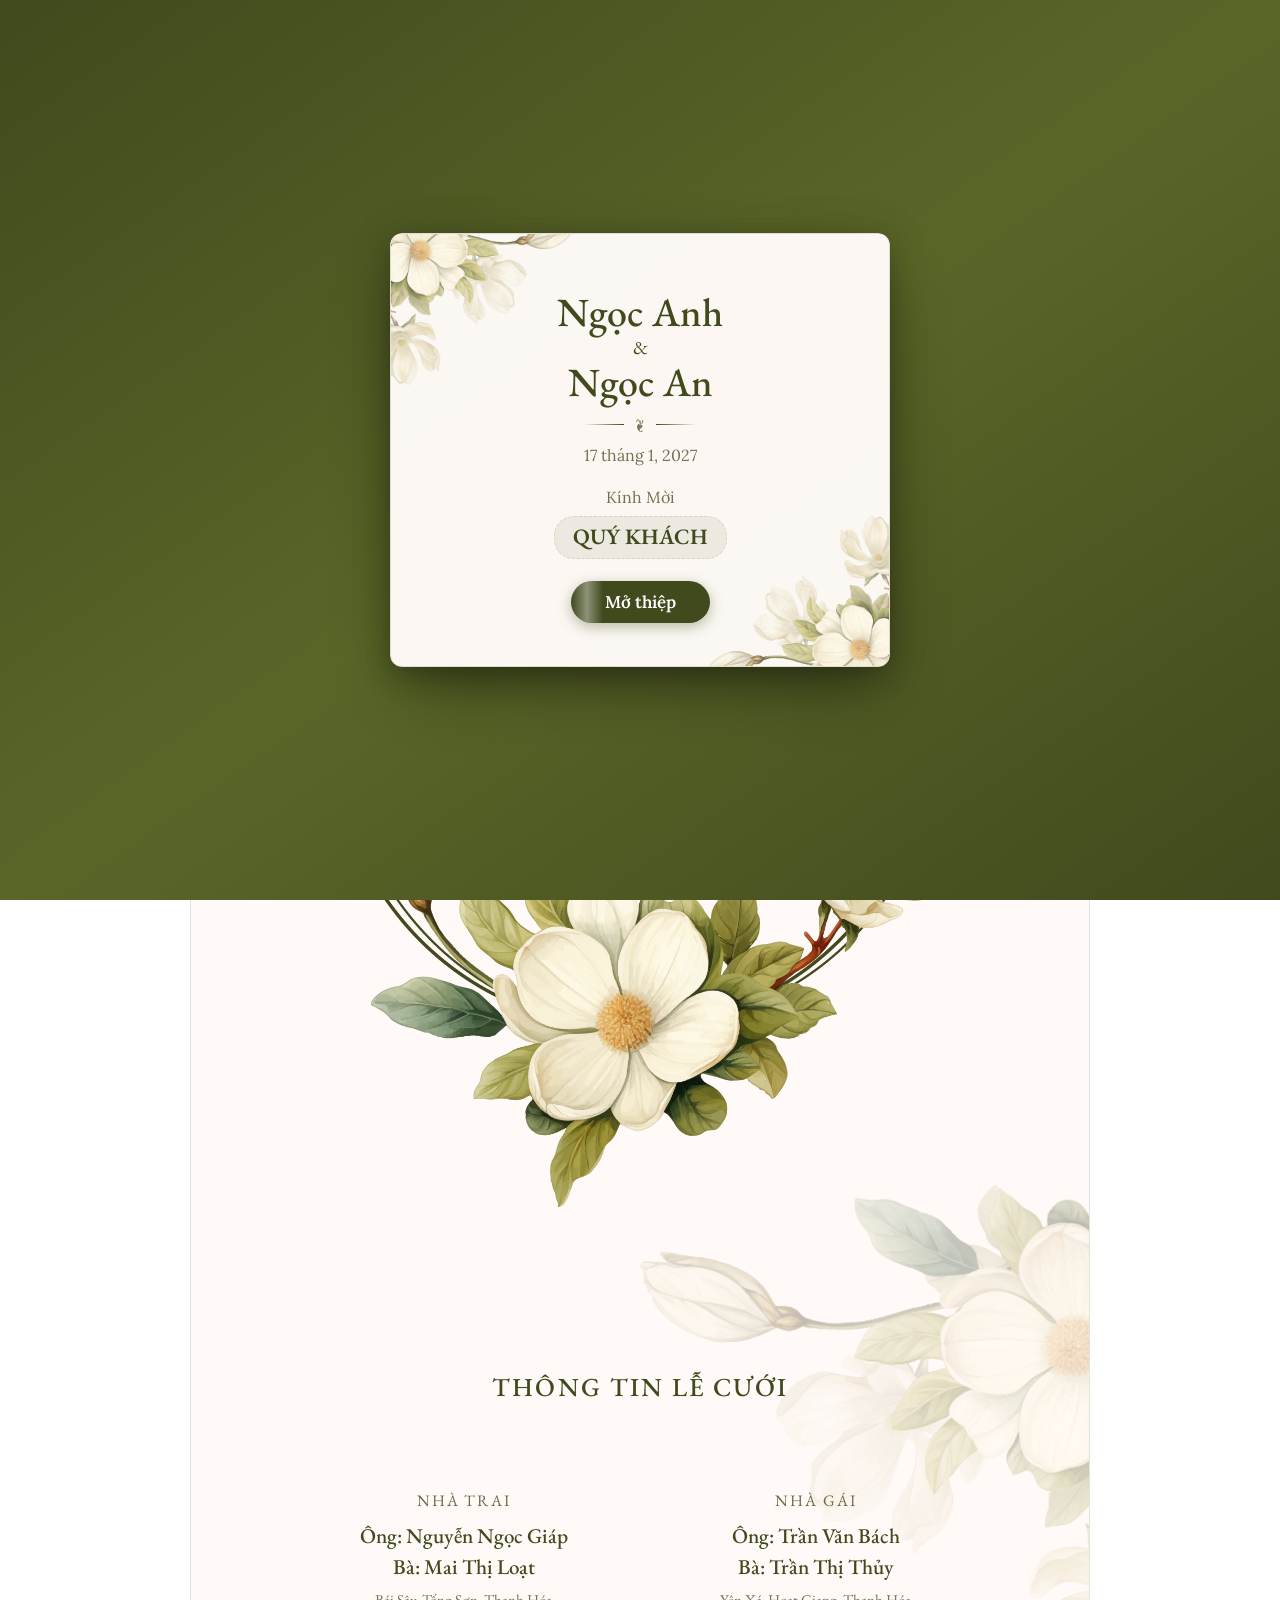
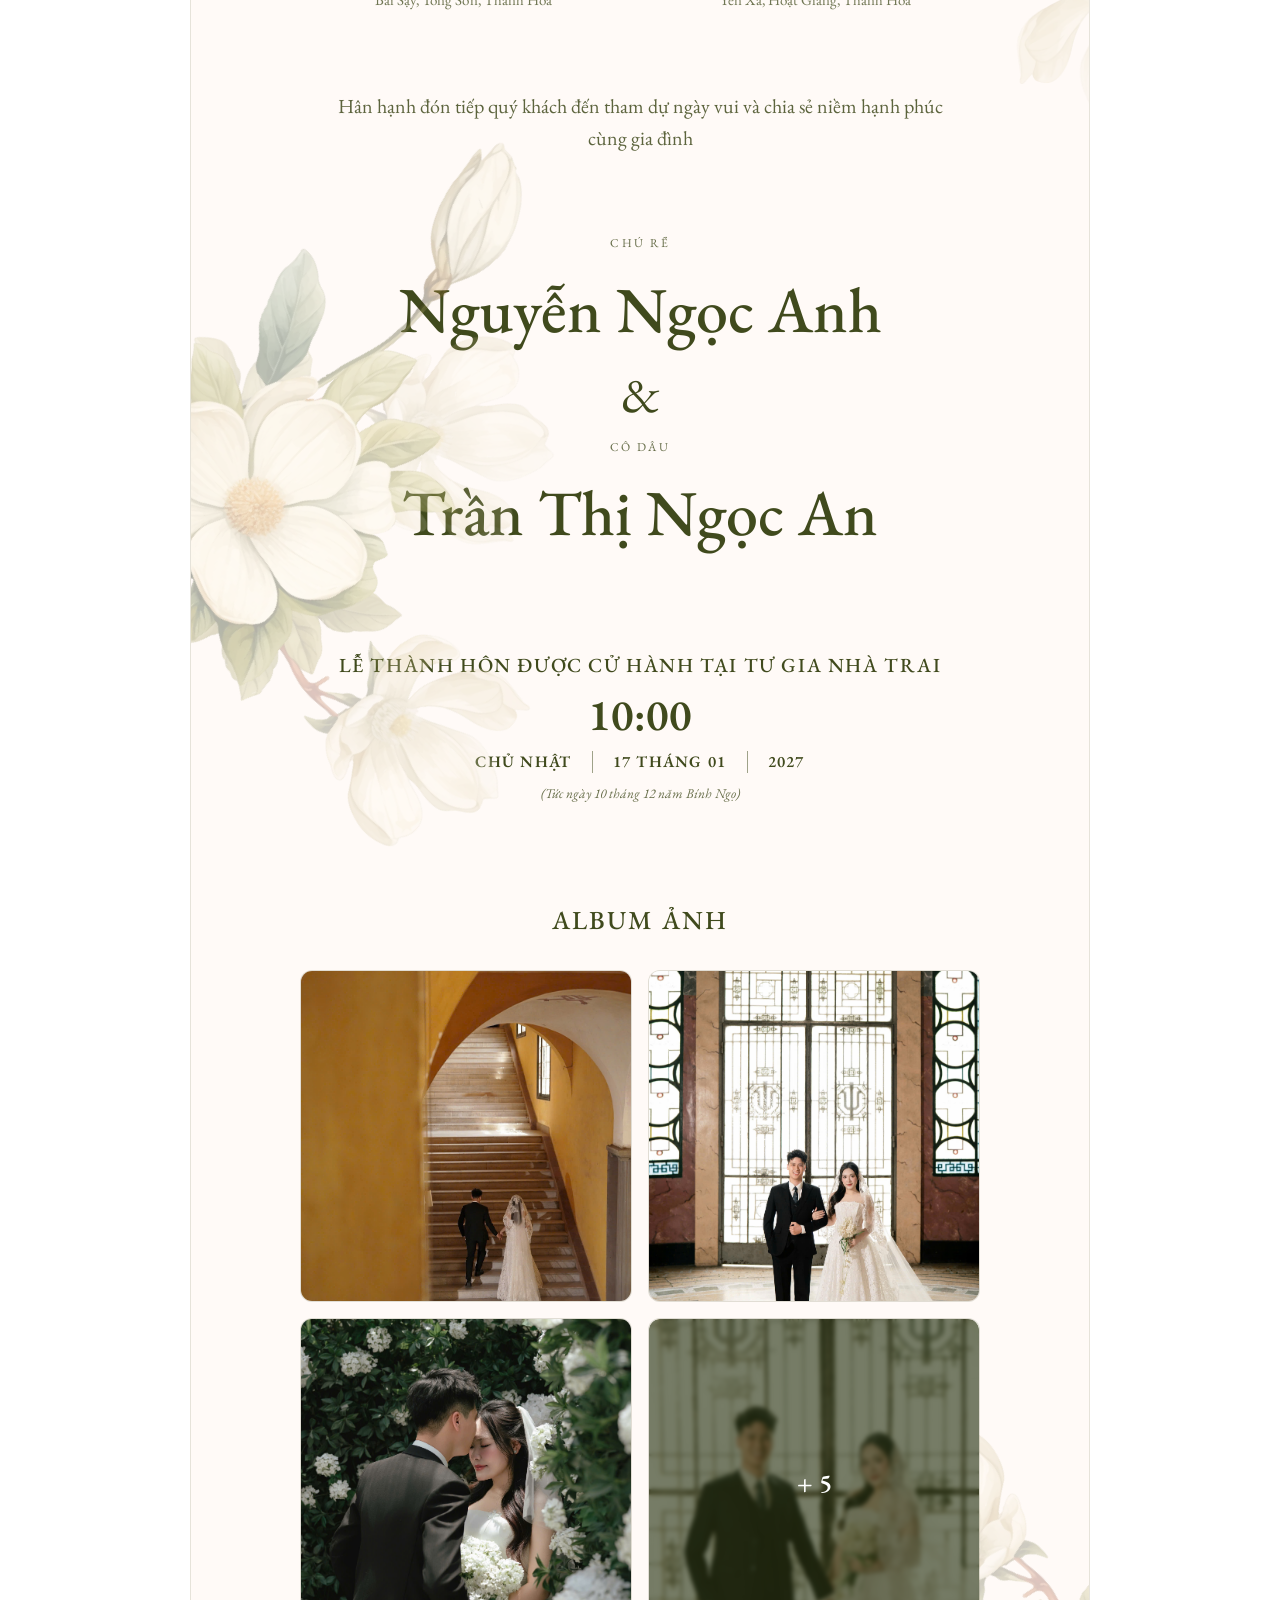
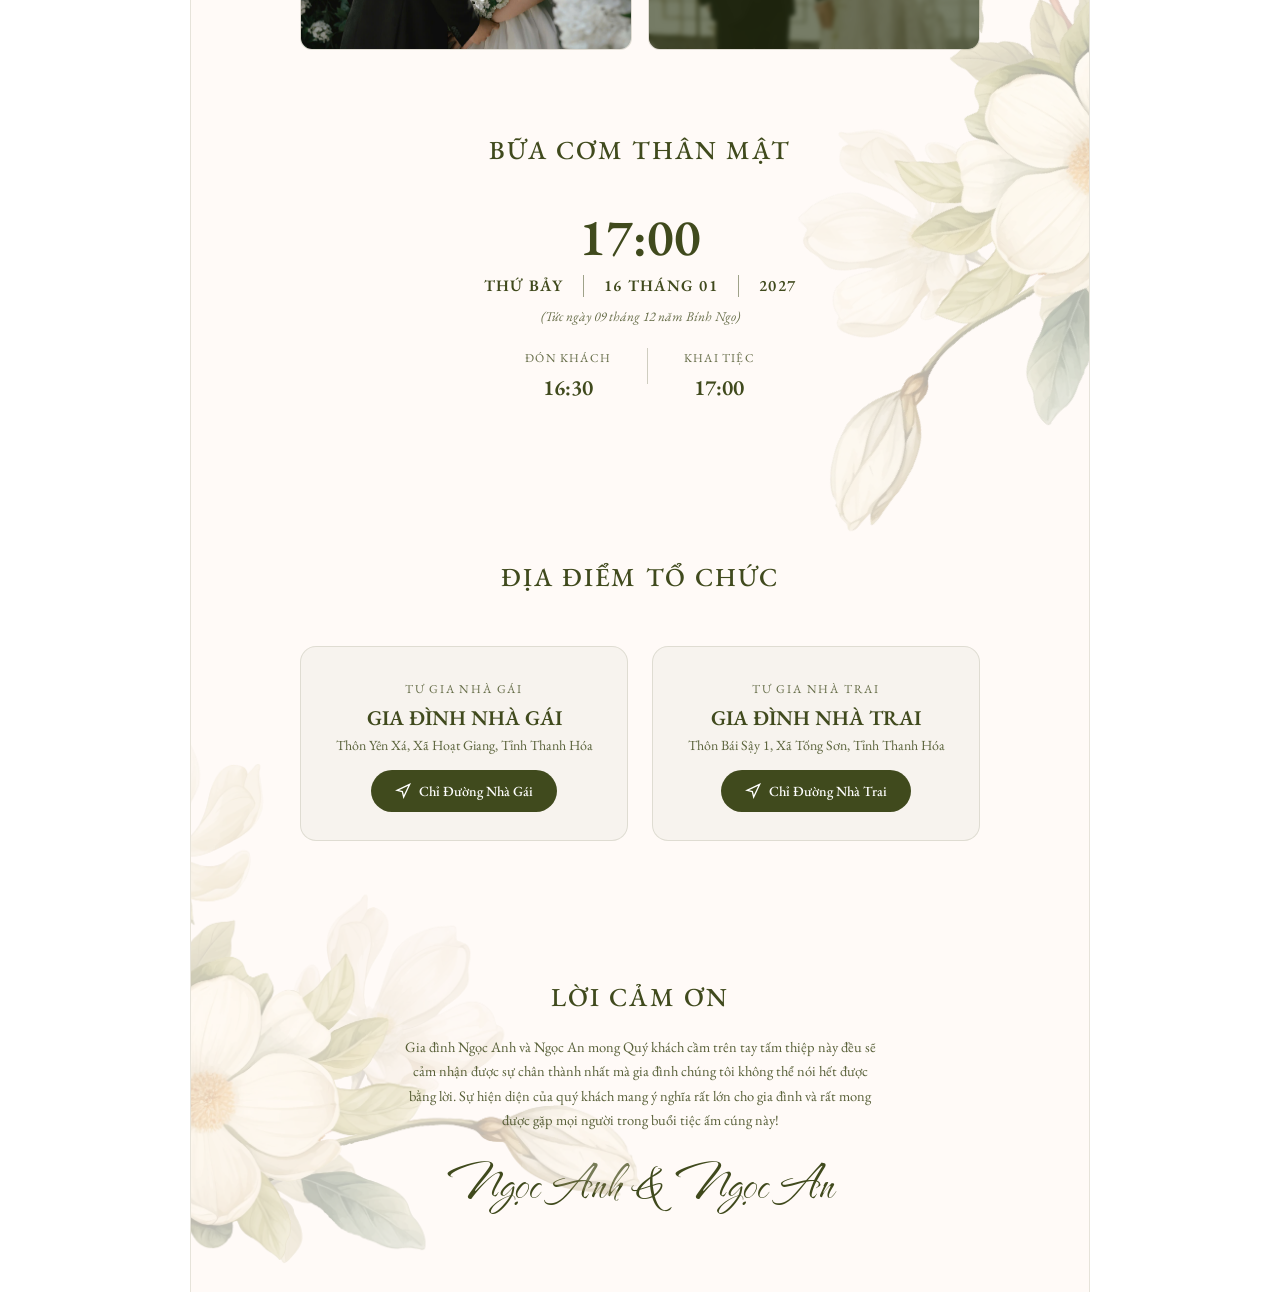
==== commit 0de079f2: "chore(mai-lan-trang): add cache-busting query parameter to force refresh old code" ====
--- a/mau-thiep-mai-lan-trang/index.html
+++ b/mau-thiep-mai-lan-trang/index.html
@@ -24,7 +24,7 @@
     rel="stylesheet">
 
   <!-- Main Stylesheet -->
-  <link rel="stylesheet" href="css/style.css">
+  <link rel="stylesheet" href="css/style.css?v=d5270a1">
 </head>
 
 <body class="locked">
@@ -339,7 +339,7 @@
   </div>
 
   <!-- Main Interaction Script -->
-  <script src="js/main.js"></script>
+  <script src="js/main.js?v=d5270a1"></script>
 </body>
 
 </html>
